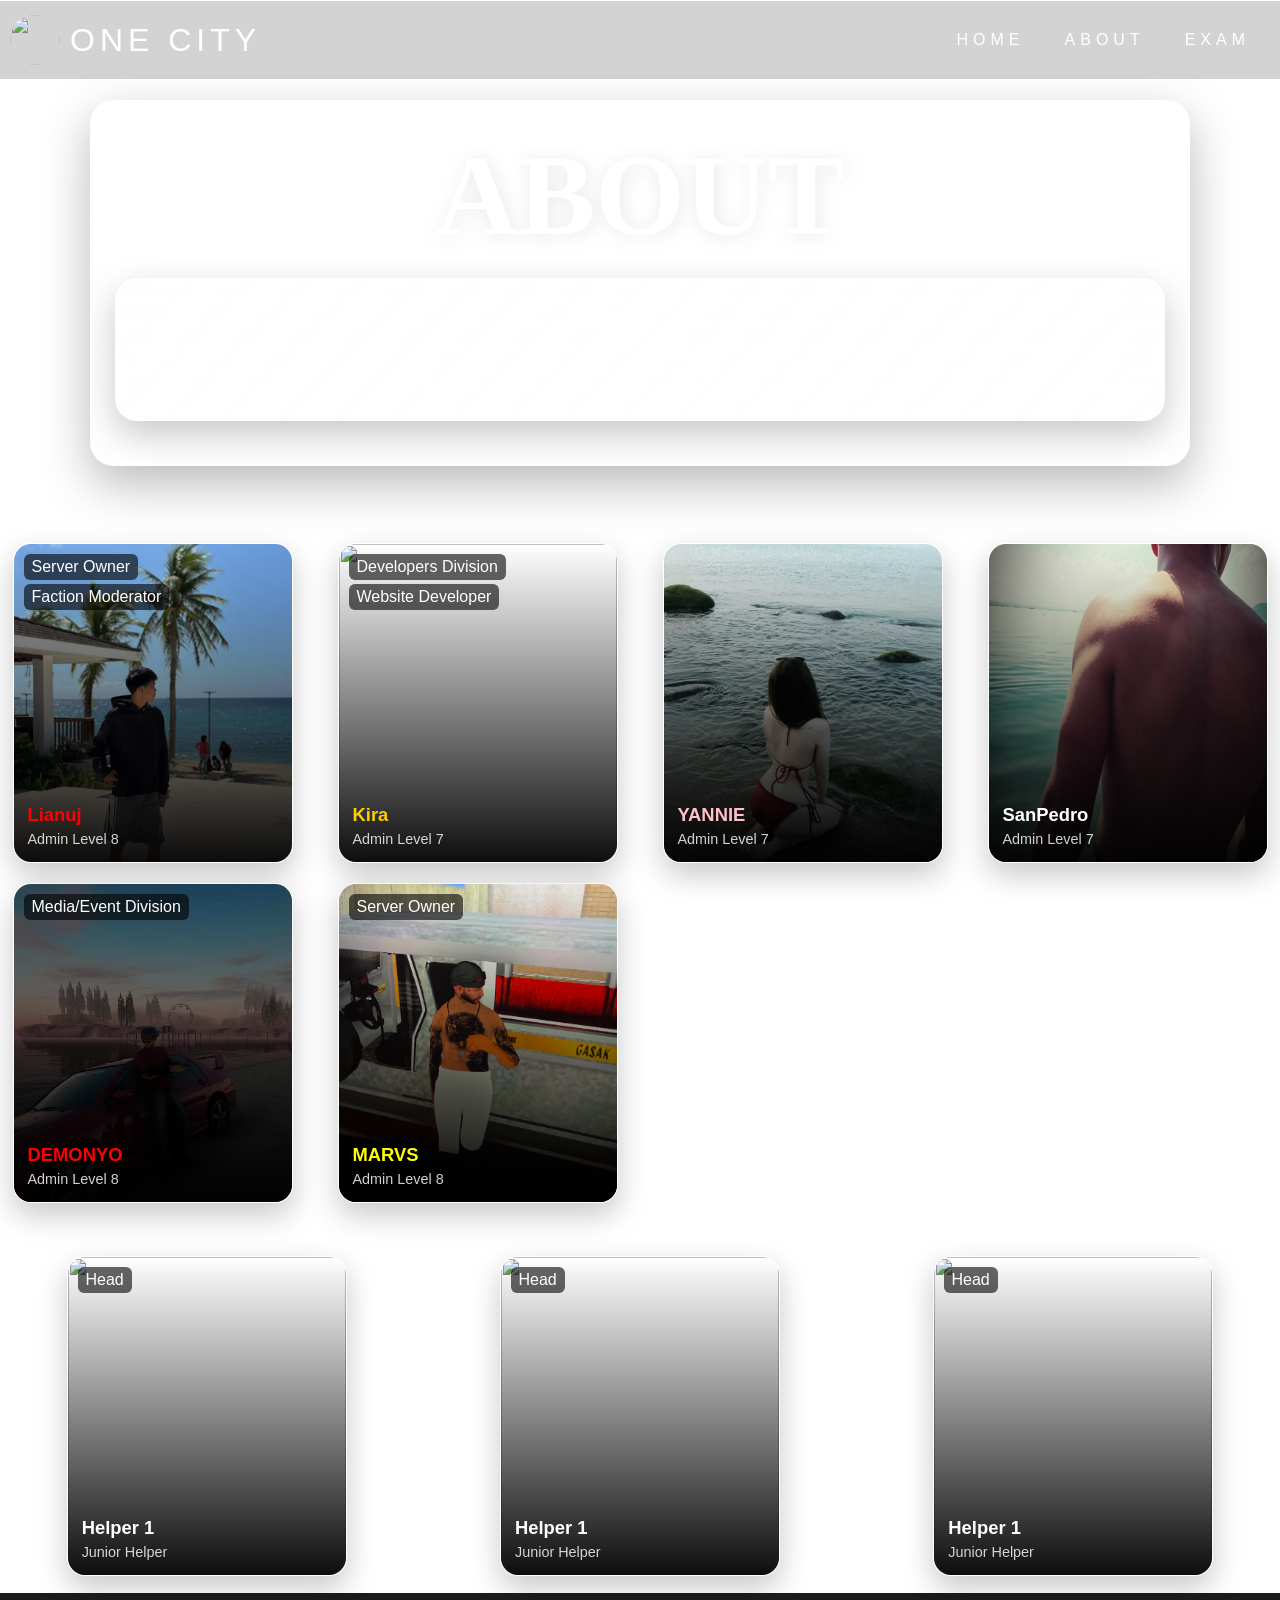
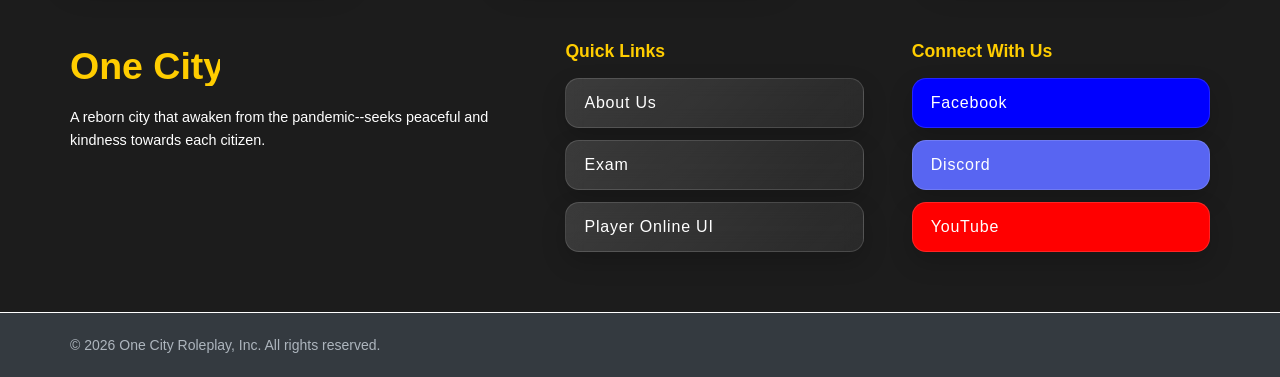
==== about.html @ 2e15e2cd "Fix typo in link tag for about.css" ====
<!DOCTYPE html>
<html>
  <head>
    <meta property="og:type" content="website">
    <meta property="og:url" content="https://onecityrp.vercel.app/">
    <meta property="og:title" content="One City ">
    <meta property="og:description" content="One City Serious Roleplay - Introduction, About The Community, Personnel, and Entrance Exam">
    <meta property="og:image" content="https://onecityrp.vercel.app/images/thumbnail.jpg"> <!-- Recommended size: 1200x630 -->
    <meta property="og:site_name" content="One City Serious Roleplay">
    <meta name="viewport" content="width=device-width, initial-scale=1.0">
    <link rel="stylesheet" href="css/about.css" title="" type="" />
  </head>
  <body>
    <video class="video-bg" autoplay muted loop playsinline>
      <!-- https://trecemulti.vercel.app/images/bg-home.mp4 -->
      <source src="image/flame.mp4" type="video/mp4">
    </video>

    <header>
      <div class="temp">
        <img src="https://lanceehux.github.io/onecity/main-logo.jpg" alt="" />
        <p>One City</p>
      </div>
      <div class="header-nav" onclick="showBtns()">=</div>
      <div class="header-buttons">
        <a href="index.html">home</a>
        <a href="about.html">about</a>
        <a href="exam.html">exam</a>
      </div>
    </header>

    <div class="container">
        <h1 titeNiJulian="title">ABOUT</h1>
        <div class="info">
          <h1>About Us </h1>
            <p>One City is a serious roleplay community built for players who want a realistic, immersive, and respectful city experience. Our goal is to create a premium RP environment where every member can enjoy meaningful interactions, fair gameplay, and a strong sense of community.</p>
        </div>
    </div>

      <div class="profiles">
        <div class="admins">
          <h1>Community Administrator</h1>
          <div class="admin-list">
            <div class="admin">
              <img src="image/profiles/julian.jpg" alt="" />
              <div class="dark-overlay"></div>
              <div class="user-info">
                <h3 style="color: red">Lianuj</h3>
                <span>Admin Level 8</span>
              </div>
              <code class="first">Server Owner</code>
              <code class="second">Faction Moderator</code>
            </div>
            <div class="admin">
              <img src="https://lynxlab.vercel.app/images/profile.jpg" alt="" />
              <div class="dark-overlay"></div>
              <div class="user-info">
                <h3 style="color: #ffcd00">Kira</h3>
                <span>Admin Level 7</span>
              </div>
              <code class="first">Developers Division</code>
              <code class="second">Website Developer</code>
            </div>
             <div class="admin">
              <img src="image/profiles/YANNIE.jpg" alt="" />
              <div class="dark-overlay"></div>
              <div class="user-info">
                <h3 style="color: pink">YANNIE</h3>
                <span>Admin Level 7</span>
              </div>
            </div>
             <div class="admin">
              <img src="image/profiles/SanPedro.jpg" alt="" />
              <div class="dark-overlay"></div>
              <div class="user-info">
                <h3>SanPedro</h3>
                <span>Admin Level 7</span>
              </div>
            </div>
            <div class="admin">
              <img src="image/profiles/CHINO.jpg" alt="" />
              <div class="dark-overlay"></div>
              <div class="user-info">
                <h3 style="color: red">DEMONYO</h3>
                <span>Admin Level 8</span>
              </div>
              <code class="first">Media/Event Division</code>
            </div>
            <div class="admin">
              <img src="image/profiles/MARVS.jpg" alt="" />
              <div class="dark-overlay"></div>
              <div class="user-info">
                <h3 style="color: yellow">MARVS</h3>
                <span>Admin Level 8</span>
              </div>
              <code class="first">Server Owner</code>
            </div>
          </div>
        </div>
        <div class="helpers">
          <h1>Community Moderators</h1>
          <div class="moderator-list"> 
            <div class="admin">
              <img src="https://scontent.fmnl36-1.fna.fbcdn.net/v/t39.30808-1/699533340_2070607193868256_8706071665389819952_n.jpg?stp=dst-jpg_tt6&cstp=mx960x960&ctp=s480x480&_nc_cat=102&ccb=1-7&_nc_sid=e99d92&_nc_eui2=AeE9EtTs2Bhf3S289QgJl37-myI6iKsHEDSbIjqIqwcQNP_fOOfQlOx7R2KwCyx_gOkeBIF4IcTDi8NS8nv4Jaul&_nc_ohc=y3XV526dQ4QQ7kNvwGFUcuG&_nc_oc=Ado6nBqDTsUF36pqiGqzMz2ZGKPwMkX-EigKeT800CsSiTFMmxH-uMFLwIshtZlDHjXaQFadlm_IKy3uThe9tsPZ&_nc_zt=24&_nc_ht=scontent.fmnl36-1.fna&_nc_gid=Sb3NXcgQQcxb-Yi73_cq4w&_nc_ss=7b2a8&oh=00_AQCJX40cGNn-xJLVTGlBdK48WpGLgI9MhGw0g4kvzhBkmA&oe=6A5185D9" alt="" />
              <div class="dark-overlay"> </div>
              <div class="user-info">
                <h3>Helper 1</h3>
                <span>Junior Helper</span>
              </div>
              <code>Head</code>
            </div>
            <div class="admin">
              <img src="https://scontent.fmnl36-1.fna.fbcdn.net/v/t39.30808-1/699533340_2070607193868256_8706071665389819952_n.jpg?stp=dst-jpg_tt6&cstp=mx960x960&ctp=s480x480&_nc_cat=102&ccb=1-7&_nc_sid=e99d92&_nc_eui2=AeE9EtTs2Bhf3S289QgJl37-myI6iKsHEDSbIjqIqwcQNP_fOOfQlOx7R2KwCyx_gOkeBIF4IcTDi8NS8nv4Jaul&_nc_ohc=y3XV526dQ4QQ7kNvwGFUcuG&_nc_oc=Ado6nBqDTsUF36pqiGqzMz2ZGKPwMkX-EigKeT800CsSiTFMmxH-uMFLwIshtZlDHjXaQFadlm_IKy3uThe9tsPZ&_nc_zt=24&_nc_ht=scontent.fmnl36-1.fna&_nc_gid=Sb3NXcgQQcxb-Yi73_cq4w&_nc_ss=7b2a8&oh=00_AQCJX40cGNn-xJLVTGlBdK48WpGLgI9MhGw0g4kvzhBkmA&oe=6A5185D9" alt="" />
              <div class="dark-overlay"> </div>
              <div class="user-info">
                <h3>Helper 1</h3>
                <span>Junior Helper</span>
              </div>
              <code>Head</code>
            </div>
            <div class="admin">
              <img src="https://scontent.fmnl36-1.fna.fbcdn.net/v/t39.30808-1/699533340_2070607193868256_8706071665389819952_n.jpg?stp=dst-jpg_tt6&cstp=mx960x960&ctp=s480x480&_nc_cat=102&ccb=1-7&_nc_sid=e99d92&_nc_eui2=AeE9EtTs2Bhf3S289QgJl37-myI6iKsHEDSbIjqIqwcQNP_fOOfQlOx7R2KwCyx_gOkeBIF4IcTDi8NS8nv4Jaul&_nc_ohc=y3XV526dQ4QQ7kNvwGFUcuG&_nc_oc=Ado6nBqDTsUF36pqiGqzMz2ZGKPwMkX-EigKeT800CsSiTFMmxH-uMFLwIshtZlDHjXaQFadlm_IKy3uThe9tsPZ&_nc_zt=24&_nc_ht=scontent.fmnl36-1.fna&_nc_gid=Sb3NXcgQQcxb-Yi73_cq4w&_nc_ss=7b2a8&oh=00_AQCJX40cGNn-xJLVTGlBdK48WpGLgI9MhGw0g4kvzhBkmA&oe=6A5185D9" alt="" />
              <div class="dark-overlay"> </div>
              <div class="user-info">
                <h3>Helper 1</h3>
                <span>Junior Helper</span>
              </div>
              <code>Head</code>
            </div>
          </div>
        </div>
      </div>
    </div>
    <footer class="footer-twotier" role="contentinfo">
        
        <!-- Top Tier: Main navigation and information -->
        <div class="footer-twotier__top">
            <div class="footer-twotier__top-container">
                <div class="footer-twotier__brand">
                     <svg class="logo" viewBox="0 0 100 30" xmlns="http://www.w3.org/2000/svg" aria-labelledby="logoTitleTiered">
                        <title id="logoTitleTiered">Logo</title>
                        <text x="0" y="25" font-family="Arial, sans-serif" font-size="25" font-weight="bold">One City</text>
                     </svg>
                     <p>A reborn city that awaken from the pandemic--seeks peaceful and kindness towards each citizen.</p>
                </div>
                <div class="footer-twotier__links">
                    <h3 class="footer-twotier__heading">Quick Links</h3>
                    <ul>
                        <li><a href="about">About Us</a></li>
                        <li><a href="exam">Exam</a></li>
                        <li><a href="#" onclick='alert("Under Development")'>Player Online UI</a></li>
                    </ul>
                </div>
                 <div class="footer-twotier__links">
                    <h3 class="footer-twotier__heading">Connect With Us</h3>
                    <ul>
                        <li><a onclick="alert('Under Development');" style="background: blue;">Facebook</a></li>
                        <li><a href="https://discord.gg/qfGhbqQwU3" style="background: #5865F2">Discord</a></li>
                        <li> <a onclick="alert('Under Development')" style="background: red">YouTube</a></li>
                    </ul>
                </div>
            </div>
        </div>
        
        <!-- Bottom Tier: Copyright and social links -->
        <div class="footer-twotier__bottom">
            <div class="footer-twotier__bottom-container">
                <p class="footer-twotier__copyright">
                    &copy; 2026 One City Roleplay, Inc. All rights reserved.
                </p>
                <nav class="footer-twotier__social" aria-label="Social Media">
                </nav>
            </div>
        </div>

    </footer>
  </body>
  <script type="text/javascript" charset="utf-8">
  let i = true;
  function showBtns() {
    let status = i === true ? document.querySelector(".header-buttons").classList.add("show") : document.querySelector(".header-buttons").classList.remove("show");
    i = !i;
  }
  </script>
</html>
---- css/about.css ----
* {
  margin: 0;
  box-sizing: border-box;
  font-family: sans-serif;
}
:root {
  --footer-top-bg: #1c1c1c;
  --footer-top-text: #fff;
  --footer-top-heading: #ffcd00;
  --footer-top-link-hover: #0056b3;

  --footer-bottom-bg: #343a40;
  --footer-bottom-text: #adb5bd;
  --footer-bottom-link-hover: #ffffff;
}
body {
  min-height: 100vh;
}
.video-bg {
  position: fixed;
  top: 0;
  left: 0;
  width: 100%;
  height: 100%;
  object-fit: cover;
  z-index: -1;
}
header {
  position: absolute;
  top: 0;
  display: flex;
  justify-content: space-between;
  align-items: center;
  width: 100%;
  padding: 10px;
  text-transform: uppercase;
  letter-spacing: 5px;
  background: rgba(128, 128, 128, 0.35);
  color: white;
  z-index: 2;
  border-bottom: 1px solid #fff;
  border-top: 1px solid #fff;
}
.temp {
  display: flex;
  align-items: center;
  gap: 10px;
}
.temp img {
  width: 50px;
  height: 50px;
  object-fit: cover;
  border-radius: 50%;
  margin: 0;
}
.header-nav {
  display: none;
  cursor: pointer;
}
.header-buttons {
  display: flex;
  justify-content: center;
  align-items: center;
}
.header-buttons a {
  color: white;
  text-decoration: none;
  padding: 10px;
  transition: all 0.6s ease;
  margin: 10px;
}
.header-buttons a:hover {
  color: white;
  border-bottom: 2px solid white;
  text-decoration: none;
  padding: 10px;
  border-radius: 10px;
}
header p {
  font-size: 200%;
  align-self: center;
}
.container {
  position: relative;
  overflow-wrap: break-word;
  z-index: 1;
  width: min(1100px, calc(100% - 32px));
  margin: 100px auto 0;
  padding: 28px 24px;
  display: flex;
  flex-direction: column;
  justify-content: center;
  align-items: center;
  color: white;
  background: linear-gradient(180deg, rgba(255, 255, 255, 0.12), rgba(255, 255, 255, 0.06));
  border: 1px solid rgba(255, 255, 255, 0.18);
  border-radius: 24px;
  box-shadow: 0 18px 50px rgba(0, 0, 0, 0.28);
  backdrop-filter: blur(14px);
  -webkit-backdrop-filter: blur(14px);
}
a[href="exam"]:hover {
  background: gold;
  color: black
}
.main {
  width: 100%;
}

.info {
  width: 100%;
  margin: 16px 0;
  padding: 24px;
  background: linear-gradient(135deg, rgba(255, 255, 255, 0.14), rgba(255, 255, 255, 0.06));
  border: 1px solid rgba(255, 255, 255, 0.2);
  border-radius: 22px;
  color: rgba(255, 255, 255, 0.95);
  backdrop-filter: blur(14px);
  -webkit-backdrop-filter: blur(14px);
  box-shadow: 0 14px 36px rgba(0, 0, 0, 0.22);
  transition: transform 0.25s ease, box-shadow 0.25s ease, border-color 0.25s ease;
  text-align: center;
  overflow-wrap: break-word;
}
.info:hover {
  transform: translateY(-2px);
  box-shadow: 0 18px 44px rgba(0, 0, 0, 0.28);
  border-color: rgba(255, 255, 255, 0.3);
}
.info h1 {
  font-size: 1.6rem;
  letter-spacing: 1px;
  margin-bottom: 10px;
}
.info p {
  line-height: 1.7;
  font-size: 1rem;
  color: rgba(255, 255, 255, 0.9);
}
.profiles {
  width: 100%;
  margin-top: 24px;
}
.profiles h1 {
  text-align: center;
  color: #fff;
  margin-bottom: 16px;
}
.admin-list,
.moderator-list {
  display: grid;
  grid-template-columns: repeat(auto-fit, minmax(260px, 1fr));
  gap: 20px;
  width: 100%;
  margin-top: 12px;
}
.admin {
  width: 100%;
  max-width: 280px;
  height: 320px;
  overflow: hidden;
  border-radius: 18px;
  border: 1px solid rgba(255, 255, 255, 0.18);
  position: relative;
  margin: 0 auto;
  background: rgba(255, 255, 255, 0.08);
  box-shadow: 0 12px 30px rgba(0, 0, 0, 0.22);
  backdrop-filter: blur(10px);
  -webkit-backdrop-filter: blur(10px);
  transition: transform 0.25s ease, box-shadow 0.25s ease, border-color 0.25s ease;
}
.admin:hover {
  transform: translateY(-4px);
  box-shadow: 0 18px 40px rgba(0, 0, 0, 0.3);
  border-color: rgba(255, 255, 255, 0.32);
}
.admin img {
  object-fit: cover;
  width: 100%;
  height: 100%;
}
.dark-overlay {
  position: absolute;
  inset: 0;
  background: linear-gradient(to top, rgba(0, 0, 0, 0.95), rgba(0, 0, 0, 0));
}
.admin .user-info {
  position: absolute;
  bottom: 14px;
  left: 14px;
  right: 14px;
  z-index: 2;
  color: white;
}
.admin .user-info h3 {
  font-size: 1.15rem;
  margin-bottom: 4px;
}
.admin .user-info span {
  font-size: 0.9rem;
  color: rgba(255, 255, 255, 0.82);
}

.thumbnail {
  width: 50%;
  margin-top: 50px;
}

.thumbnail img {
  width: 100%;
  height: auto;
  display: block;
}
.admin code {
  position: absolute;
  top: 10px;
  left: 10px;
  z-index: 3;
  color: white;
  background: rgba(0, 0, 0, 0.6);
  padding: 4px 8px;
  border-radius: 6px;
}
.admin code.second {
  position: absolute;
  top: 40px;
  left: 10px;
  z-index: 3;
  color: white;
  background: rgba(0, 0, 0, 0.6);
  padding: 4px 8px;
  border-radius: 6px;
}
/*moderator css*/
.moderators {
  margin-top: 10px;
}

.faqs-container,
.main-container {
  background: rgba(255, 255, 255, 0.08);
  width: 100%;
  max-width: 900px;
  padding: 22px;
  border-radius: 20px;
  border: 1px solid rgba(255, 255, 255, 0.15);
  backdrop-filter: blur(12px);
  -webkit-backdrop-filter: blur(12px);
  box-shadow: 0 12px 34px rgba(0, 0, 0, 0.2);
  margin: 16px;
  color: white;
  transition: transform 0.25s ease, box-shadow 0.25s ease, border-color 0.25s ease;
}

.faqs-container:hover,
.main-container:hover {
  transform: translateY(-2px);
  box-shadow: 0 16px 42px rgba(0, 0, 0, 0.26);
  border-color: rgba(255, 255, 255, 0.28);
}

.faqs-container h3,
.main-container h3 {
  color: #fff;
  font-size: 1.3rem;
  letter-spacing: 1px;
  margin-bottom: 12px;
}

.faqs-container li,
.main-container li {
  margin-top: 8px;
  display: flex;
  flex-direction: column;
  gap: 10px;
  list-style: none;
}

.main-container p {
  padding: 12px 14px;
  border-radius: 12px;
  background: rgba(255, 255, 255, 0.08);
  border: 1px solid rgba(255, 255, 255, 0.12);
  color: rgba(255, 255, 255, 0.92);
}

li a {
  position: relative;
  overflow: hidden;
  display: block;
  text-decoration: none;
  color: #f5f5f5;
  padding: 15px 18px;
  border-radius: 14px;
  letter-spacing: 0.8px;
  border: 1px solid rgba(255, 255, 255, 0.14);
  background: linear-gradient(135deg, rgba(255, 255, 255, 0.14), rgba(255, 255, 255, 0.06));
  box-shadow: 0 10px 24px rgba(0, 0, 0, 0.18);
  backdrop-filter: blur(10px);
  -webkit-backdrop-filter: blur(10px);
  transition: transform 0.25s ease, box-shadow 0.25s ease, border-color 0.25s ease, background 0.25s ease, color 0.25s ease;
}
li a::before {
  content: "";
  position: absolute;
  inset: 0;
  background: linear-gradient(120deg, transparent, rgba(255, 255, 255, 0.22), transparent);
  transform: translateX(-120%);
  transition: transform 0.6s ease;
}
li a:hover {
  color: #111;
  border-color: rgba(255, 255, 255, 0.55);
  background: linear-gradient(135deg, rgba(255, 255, 255, 0.95), rgba(245, 245, 245, 0.8));
  transform: translateY(-3px);
  box-shadow: 0 16px 34px rgba(0, 0, 0, 0.26);
}
li a:hover::before {
  transform: translateX(120%);
}
@media (max-width: 768px) {
  .header-buttons {
    position: absolute;
    background: gray;
    display: none;
    flex-direction: column;
    top: 60px;
    right: 10px;
    border-radius: 0 0 20%;
    border: 1px solid #fff;
    border-top: none;
  }
  .header-buttons.show {
    display: flex;
  }
  .header-nav {
    display: block;
    font-size: 200%;
    padding: 10px;
  }
  .thumbnail {
    margin-top: 20px;
    width: 100%;
    overflow: hidden;
  }
  .thumbnail img {
    object-fit: cover;
    width: 100%;
    height: auto;
  }
  .admin-list,
  .moderator-list {
    justify-content: center;
  }
  .container h1[titeNiJulian="title"] {
    font-size: 10px;
  }
}
.container h1[titeNiJulian="title"] {
  font-size: clamp(3rem, 09vw, 9rem);
  text-align: center;
  width: 100%;
  text-shadow: 2px 2px 20px rgb(232, 232, 232);
  text-transform: uppercase;
  margin-bottom: 0;
  font-family: none;
}
.info-container {
  color: black;
  display: grid;
  grid-template-columns: repeat(2, minmax(0, 1fr));
  gap: 20px;
  align-items: start;
  width: 100%;
}
@media (max-width: 768px) {
  .info-container {
    grid-template-columns: 1fr;
  }
}
.info-container div {
  margin-top: 20px;
}

.main-container {
  box-shadow: 0 0 20px 5px rgb(47, 255, 0);
}

/* FOOTER STYLES START HERE */
.footer-twotier {
  color: var(--footer-top-text);
  border-top: 1px solid white;
  margin-top:16px;
}

.footer-twotier__top {
  background-color: var(--footer-top-bg);
  padding: 3rem 1.5rem;
}

.footer-twotier__top-container {
  max-width: 1140px;
  margin: 0 auto;
  display: grid;
  grid-template-columns: 1fr;
  gap: 2rem;
}

.footer-twotier__brand p {
  margin: 1rem 0 0 0;
  font-size: 0.9rem;
  line-height: 1.6;
}

.footer-twotier__brand .logo {
  width: 150px;
  fill: var(--footer-top-heading);
}

.footer-twotier__heading {
  font-size: 1.1rem;
  font-weight: 600;
  color: var(--footer-top-heading);
  margin-top: 0;
  margin-bottom: 1rem;
}

.footer-twotier__links ul {
  margin: 0;
  padding: 0;
  list-style: none;
}

.footer-twotier__links li {
  margin-bottom: 0.75rem;
}

.footer-twotier__links a {
  color: var(--footer-top-text);
  text-decoration: none;
  transition: color 0.2s ease-in-out;
}

.footer-twotier__links a:hover {
  color: var(--footer-top-link-hover);
  text-decoration: underline;
}

.footer-twotier__bottom {
  background-color: var(--footer-bottom-bg);
  color: var(--footer-bottom-text);
  padding: 1.5rem;
  border-top: 1px solid white;
}

.footer-twotier__bottom-container {
  max-width: 1140px;
  margin: 0 auto;
  display: flex;
  flex-direction: column;
  align-items: center;
  gap: 1rem;
  font-size: 0.875rem;
  text-align: center;
}

.footer-twotier__bottom a {
  color: var(--footer-bottom-text);
  text-decoration: none;
  transition: color 0.2s ease-in-out;
}

.footer-twotier__bottom a:hover {
  color: var(--footer-bottom-link-hover);
  text-decoration: underline;
}

.footer-twotier__copyright {
  margin: 0;
}

.footer-twotier__social ul {
  margin: 0;
  padding: 0;
  list-style: none;
  display: flex;
  gap: 1.5rem;
}

.footer-twotier__social a:hover {
  text-decoration: none;
}

.footer-twotier__social svg {
  width: 20px;
  height: 20px;
  fill: currentColor;
}

@media (min-width: 768px) {
  .footer-twotier__top-container {
    grid-template-columns: 1.5fr 1fr 1fr;
    gap: 3rem;
  }
  .footer-twotier__bottom-container {
    flex-direction: row;
    justify-content: space-between;
    text-align: left;
  }
}
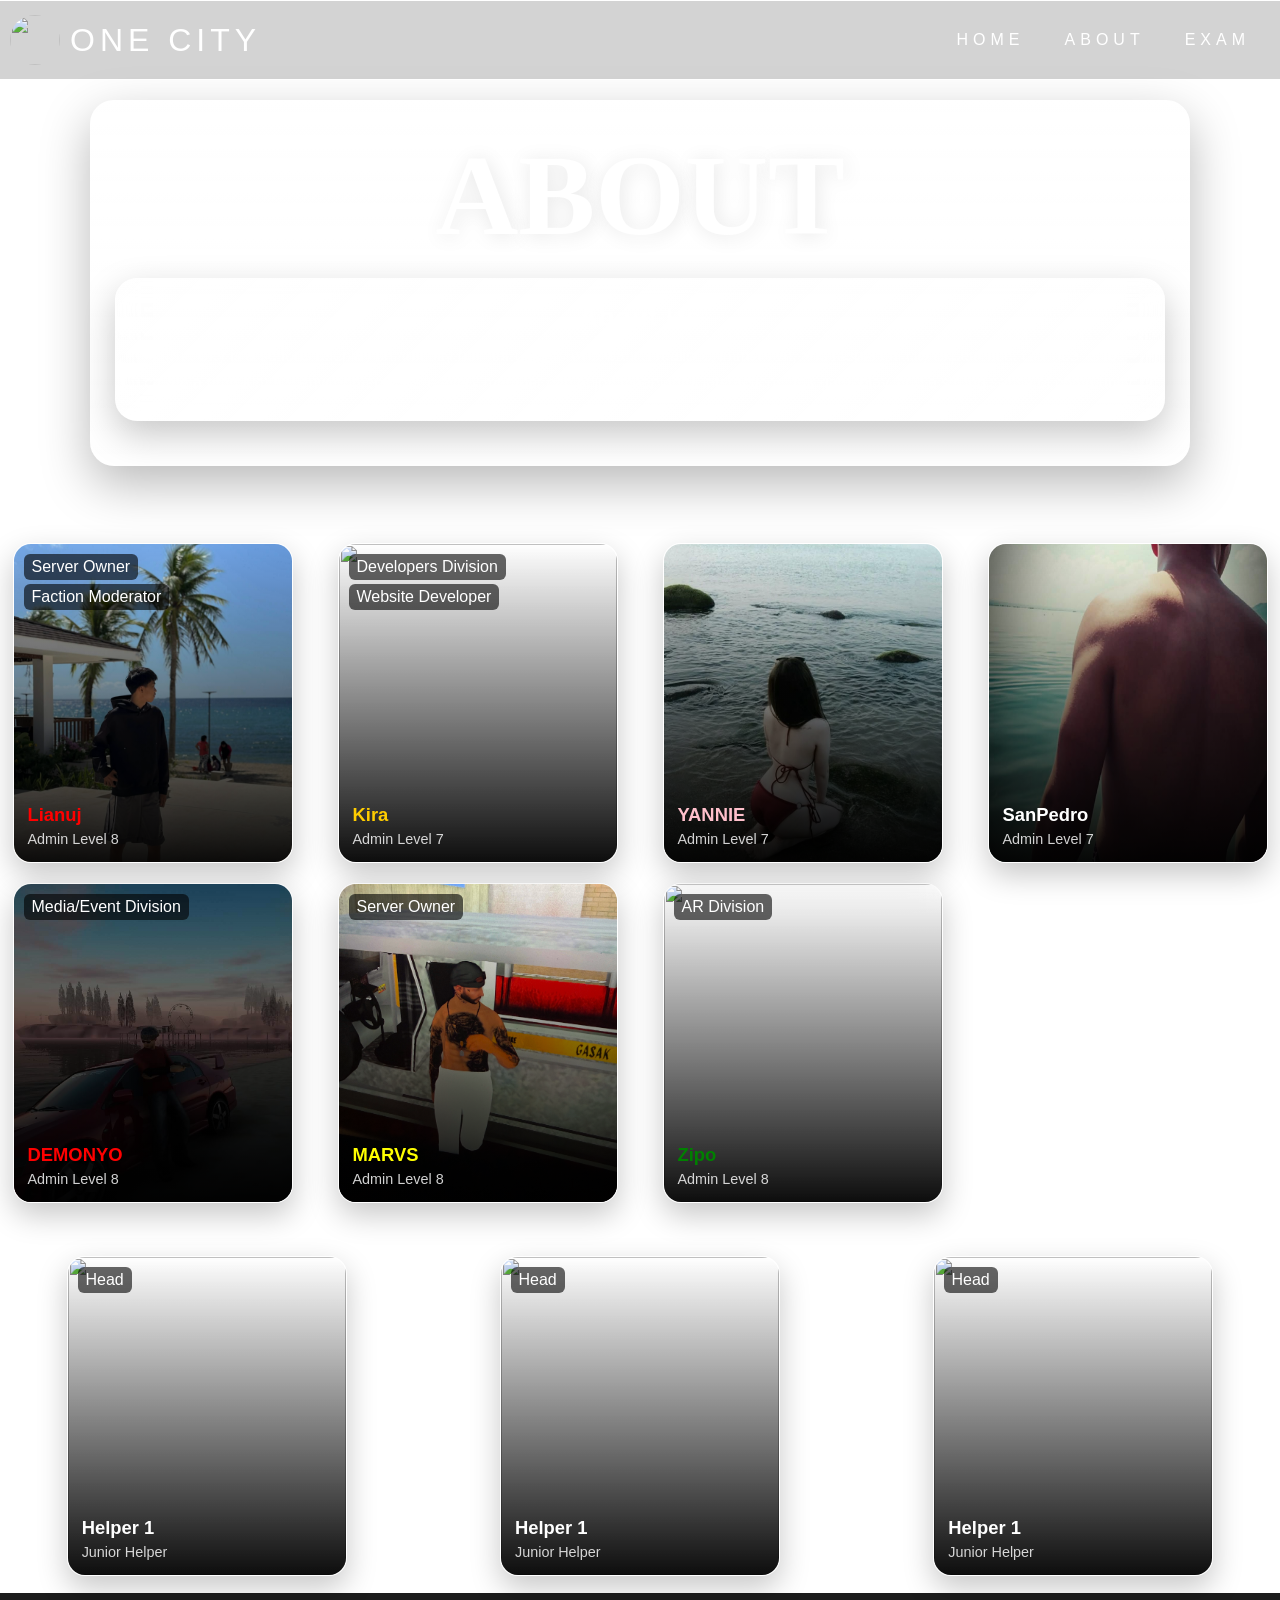
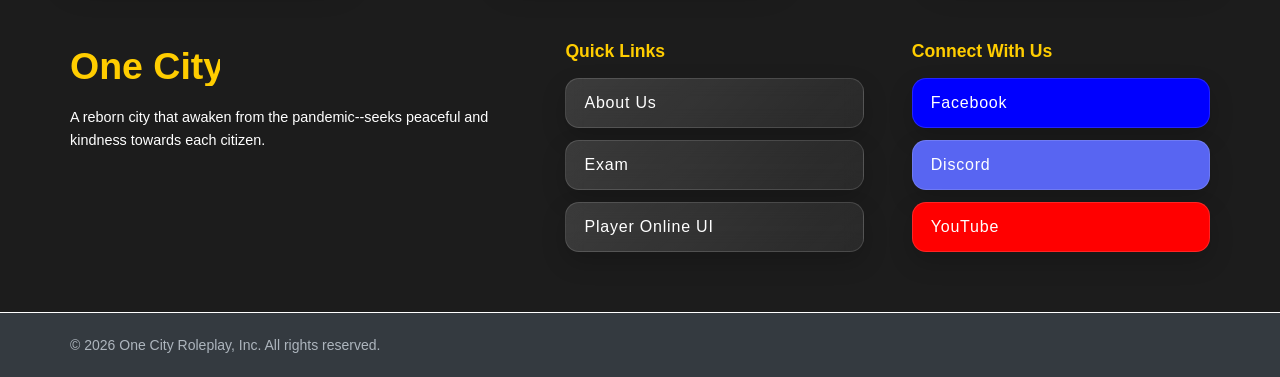
==== commit 0f90a31a: "Update about.html" ====
--- a/about.html
+++ b/about.html
@@ -95,6 +95,15 @@
               </div>
               <code class="first">Server Owner</code>
             </div>
+            <div class="admin">
+              <img src="image/profiles/Zipo.jpg" alt="" />
+              <div class="dark-overlay"></div>
+              <div class="user-info">
+                <h3 style="color: green">Zipo</h3>
+                <span>Admin Level 8</span>
+              </div>
+              <code class="first">AR Division</code>
+            </div>
           </div>
         </div>
         <div class="helpers">
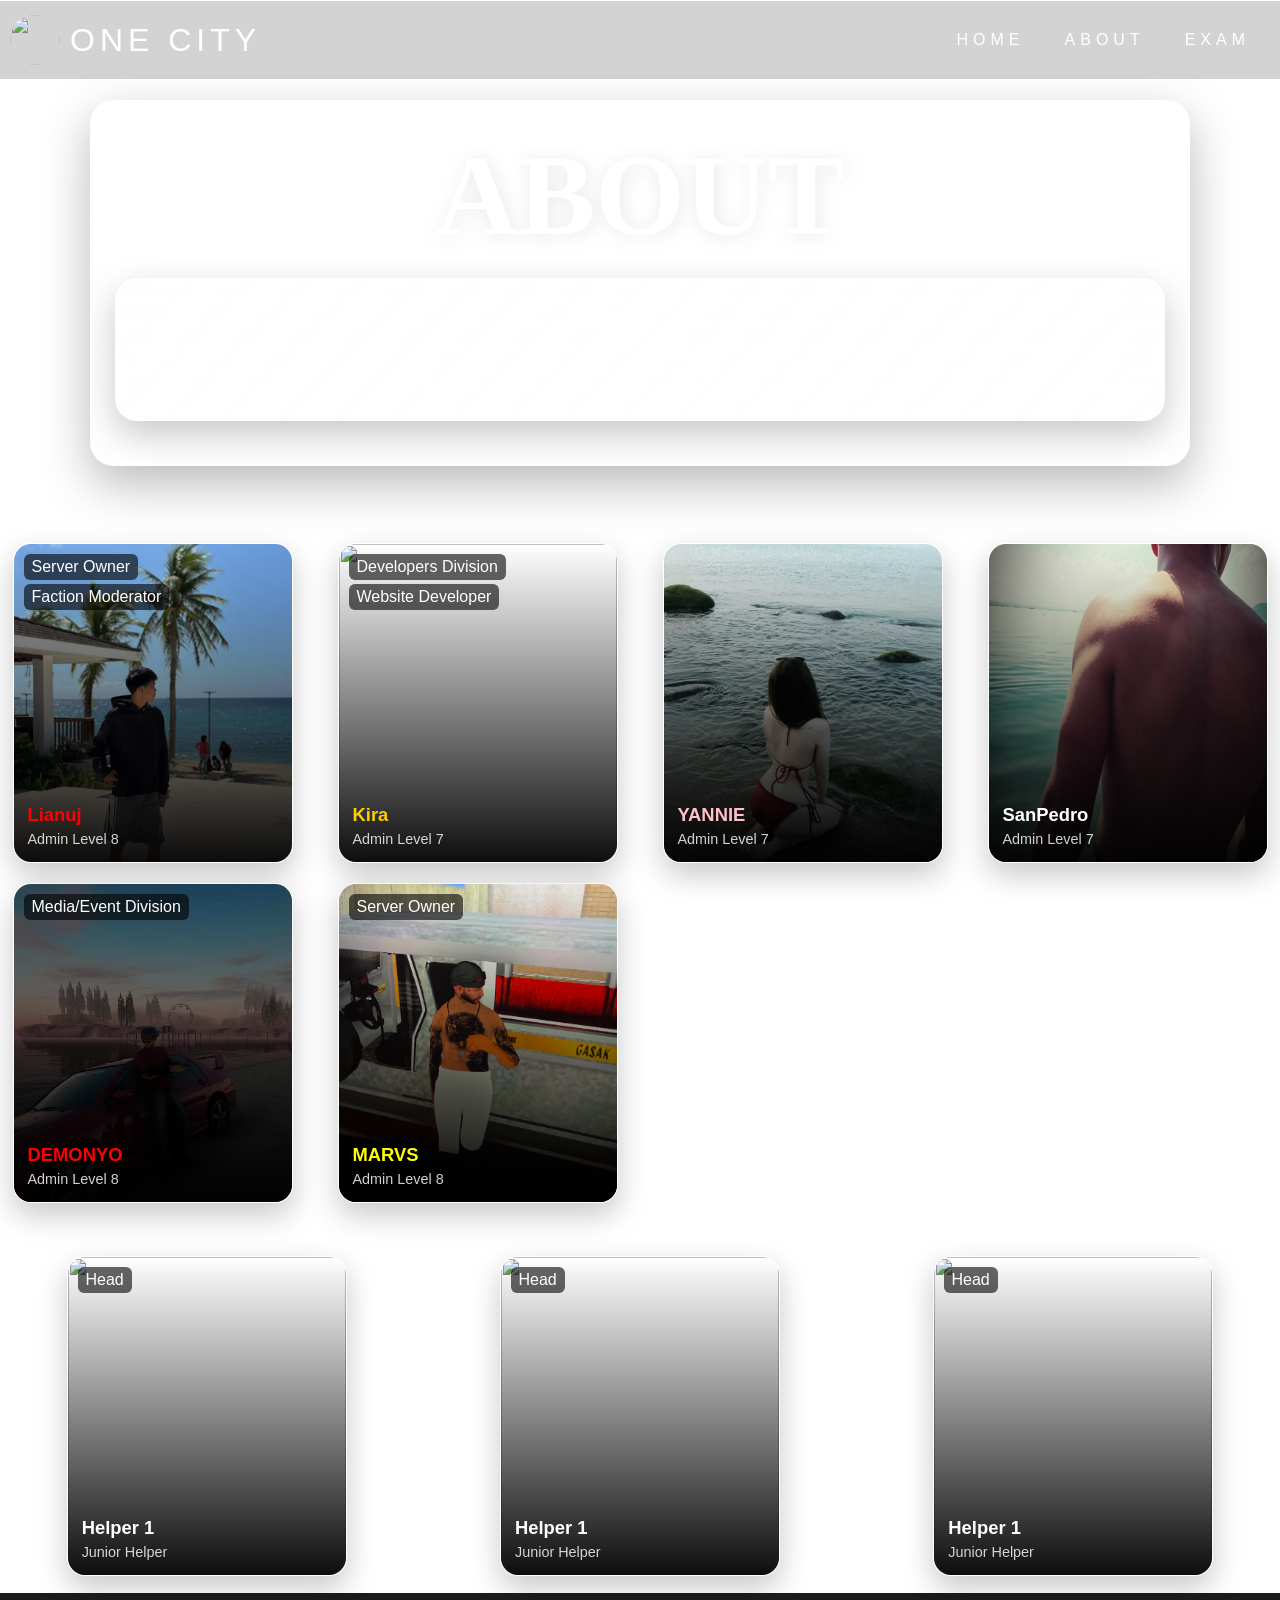
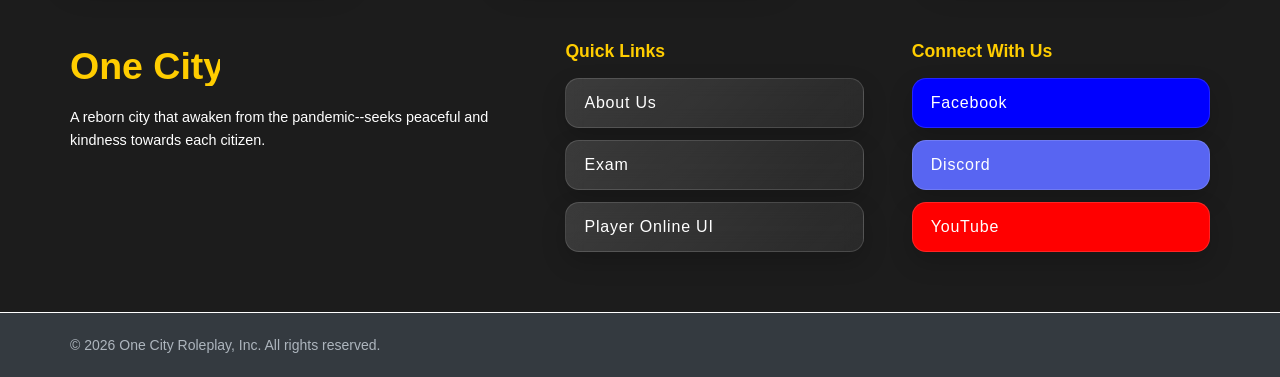
==== commit e1f40ff0: "Update about.html" ====
--- a/about.html
+++ b/about.html
@@ -95,15 +95,6 @@
               </div>
               <code class="first">Server Owner</code>
             </div>
-            <div class="admin">
-              <img src="image/profiles/Zipo.jpg" alt="" />
-              <div class="dark-overlay"></div>
-              <div class="user-info">
-                <h3 style="color: green">Zipo</h3>
-                <span>Admin Level 8</span>
-              </div>
-              <code class="first">AR Division</code>
-            </div>
           </div>
         </div>
         <div class="helpers">
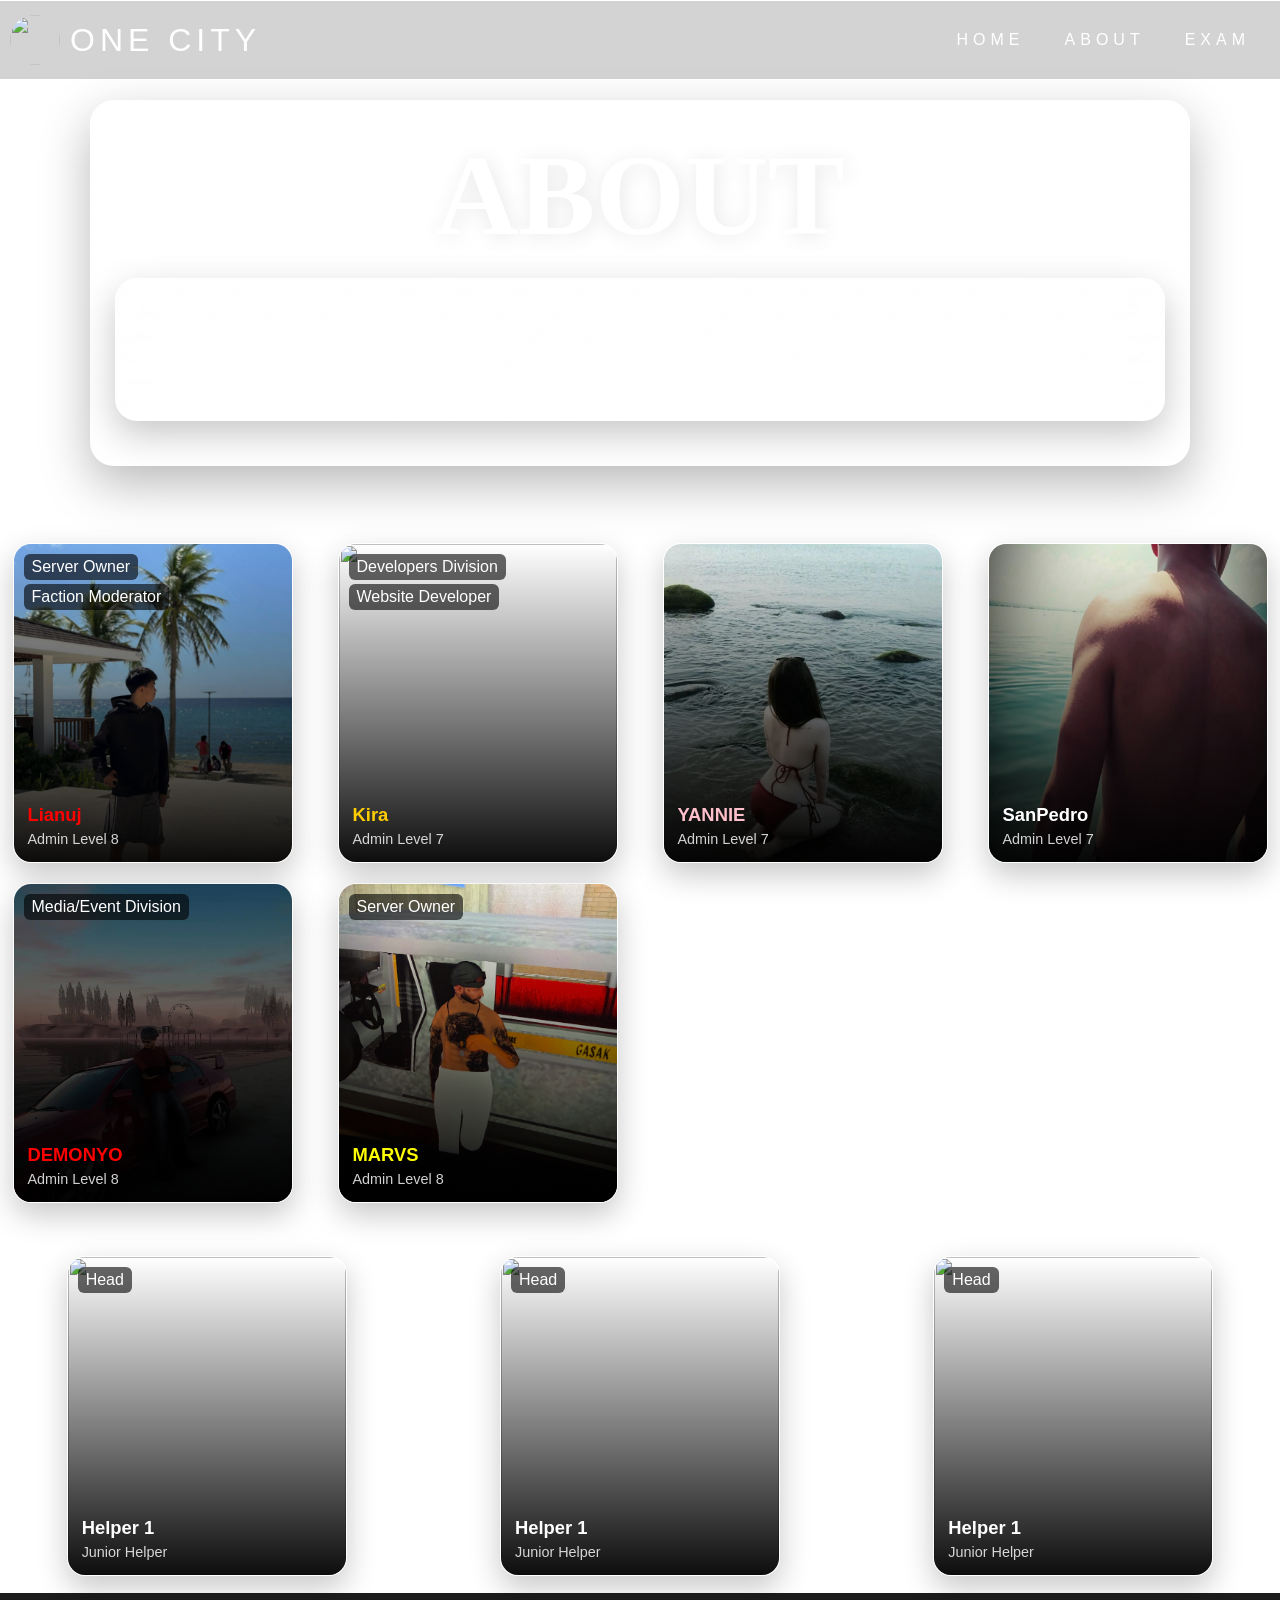
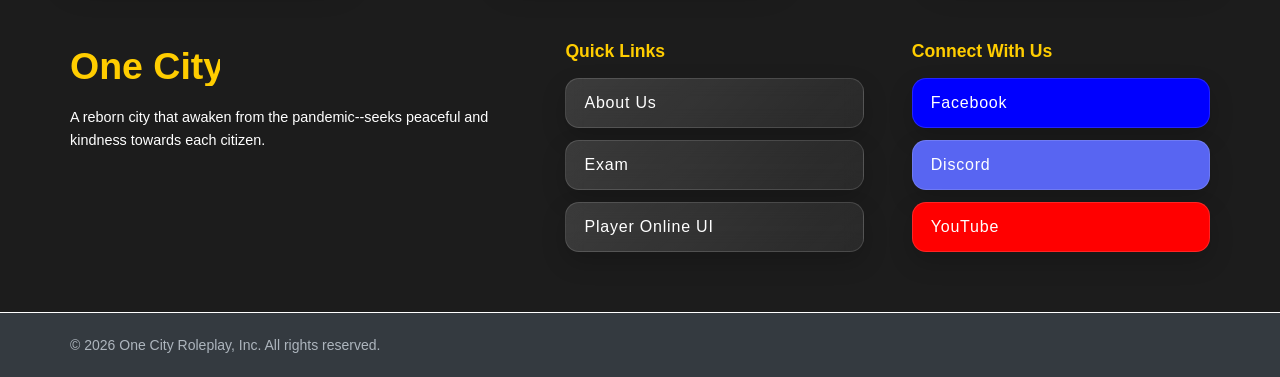
==== commit 32b7433e: "Add favicon link to about.html" ====
--- a/about.html
+++ b/about.html
@@ -9,6 +9,7 @@
     <meta property="og:site_name" content="One City Serious Roleplay">
     <meta name="viewport" content="width=device-width, initial-scale=1.0">
     <link rel="stylesheet" href="css/about.css" title="" type="" />
+    <link rel="icon" type="image/x-icon" href="images/thumbnail.jpg">
   </head>
   <body>
     <video class="video-bg" autoplay muted loop playsinline>
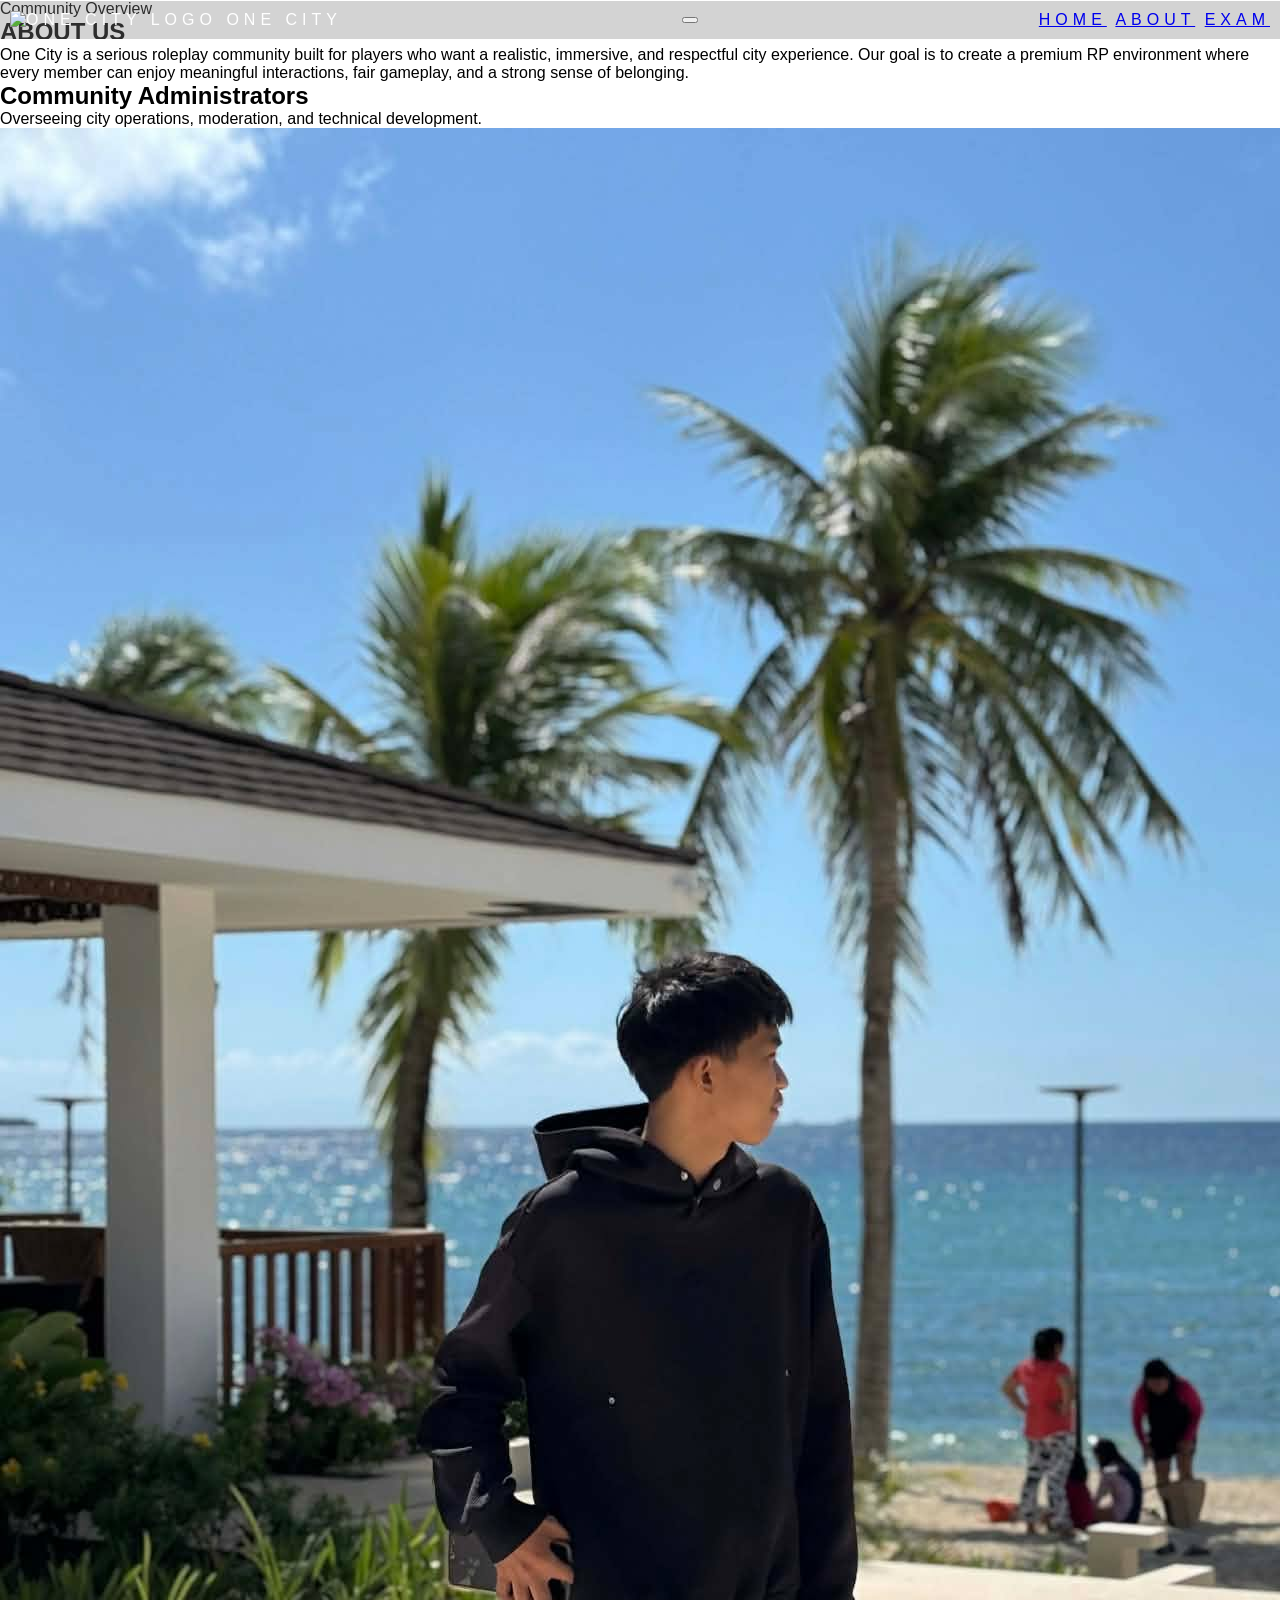
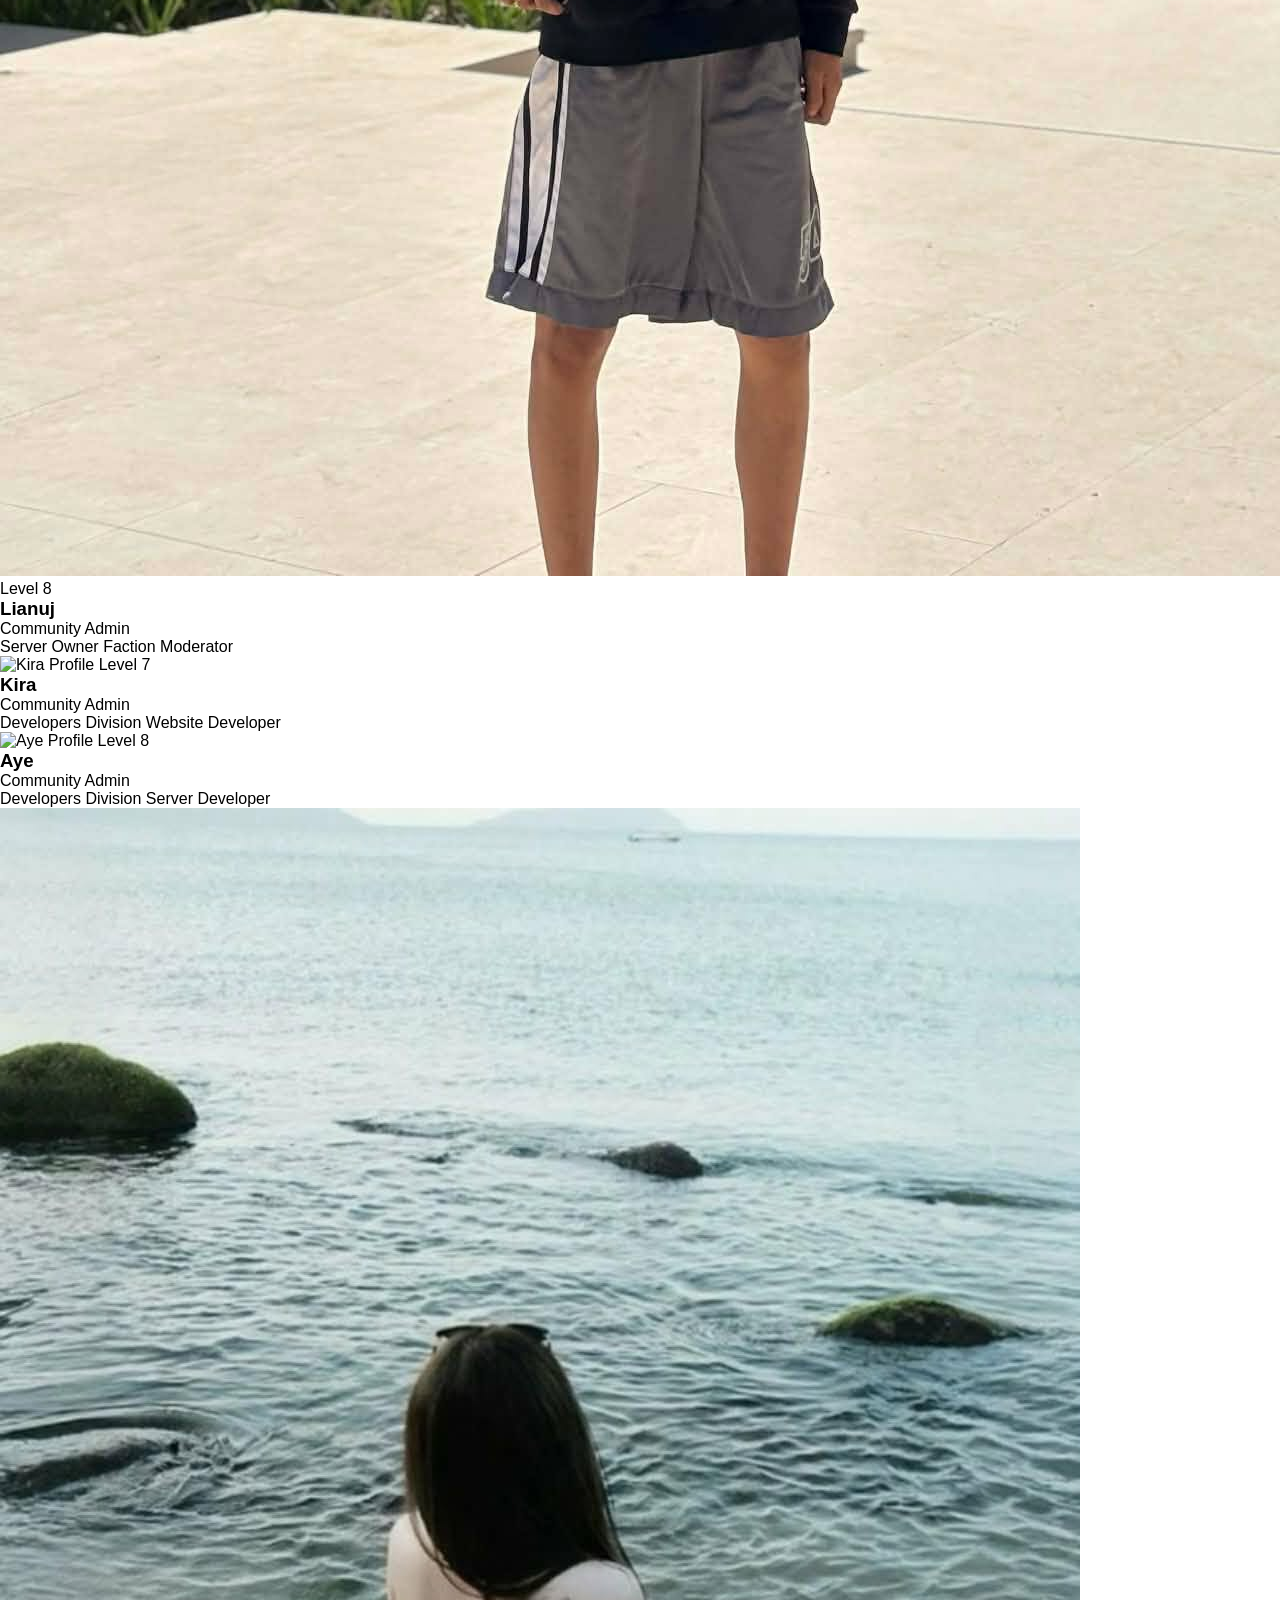
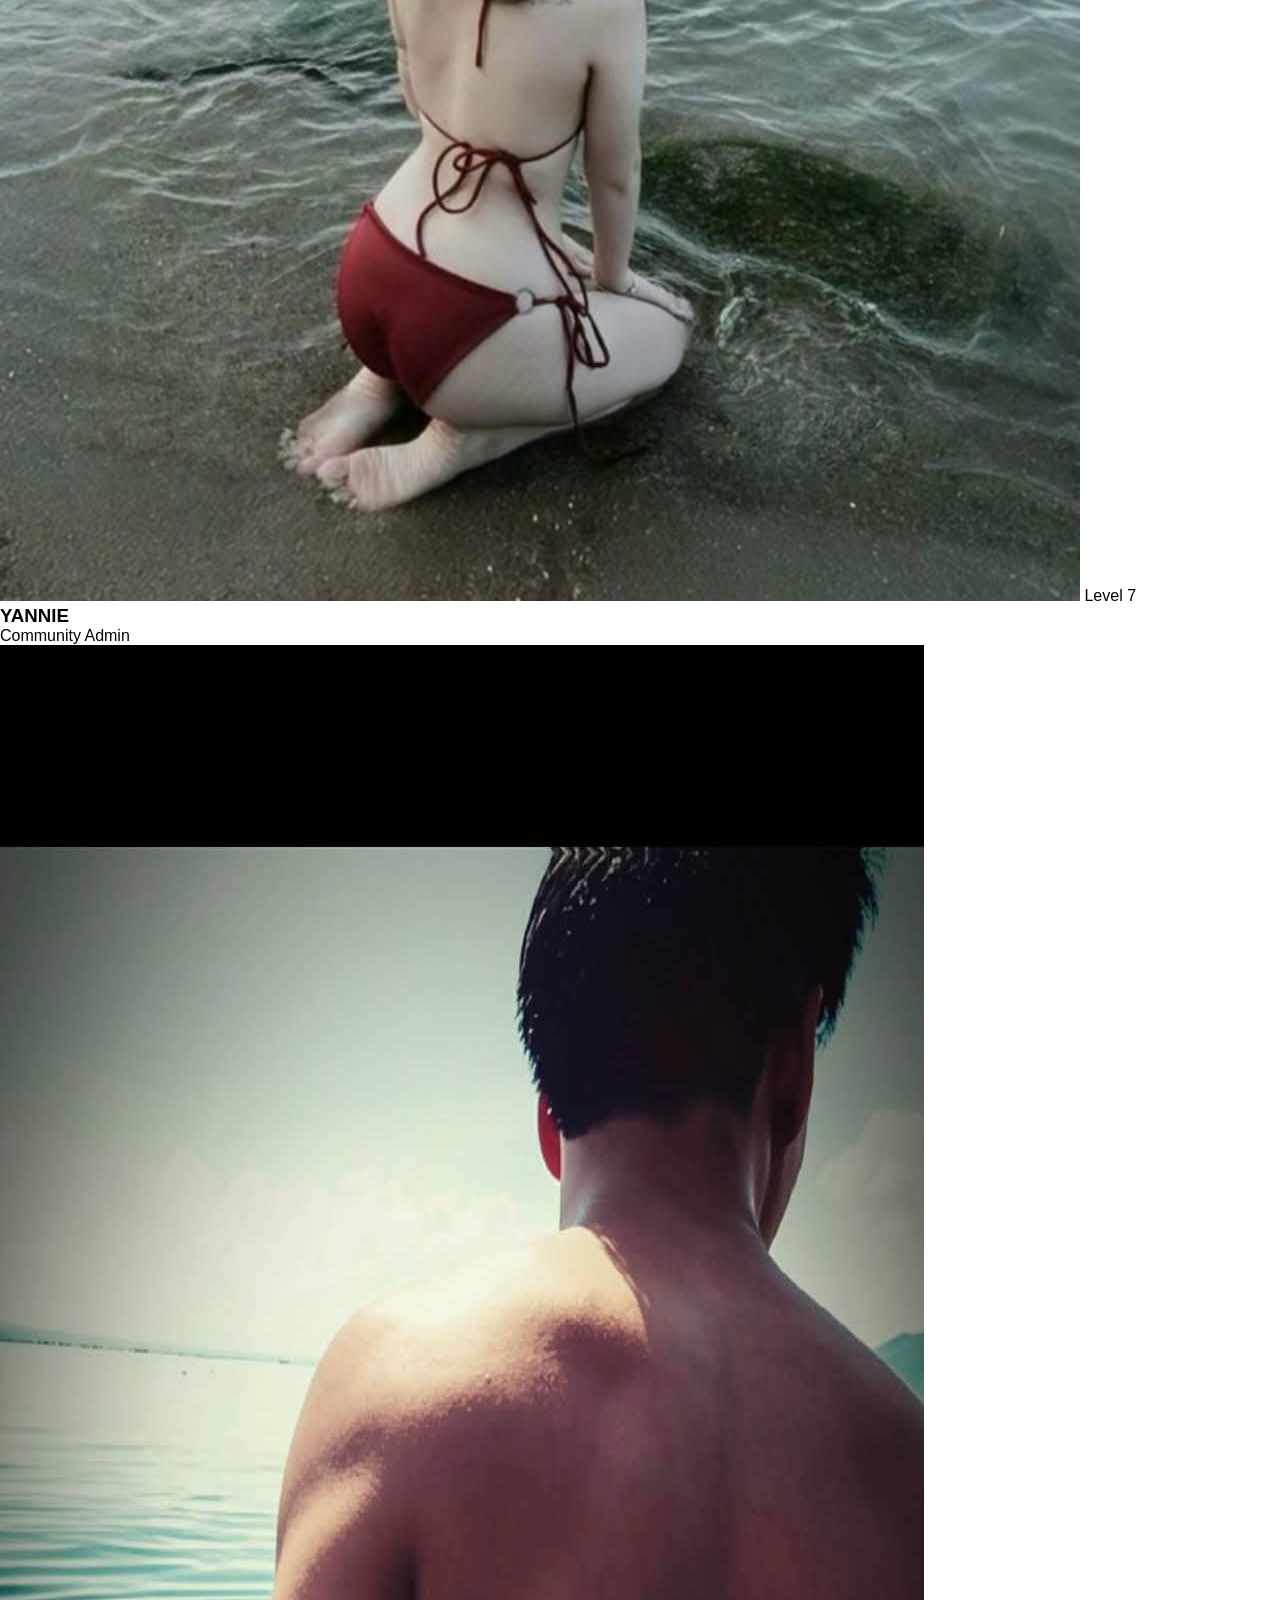
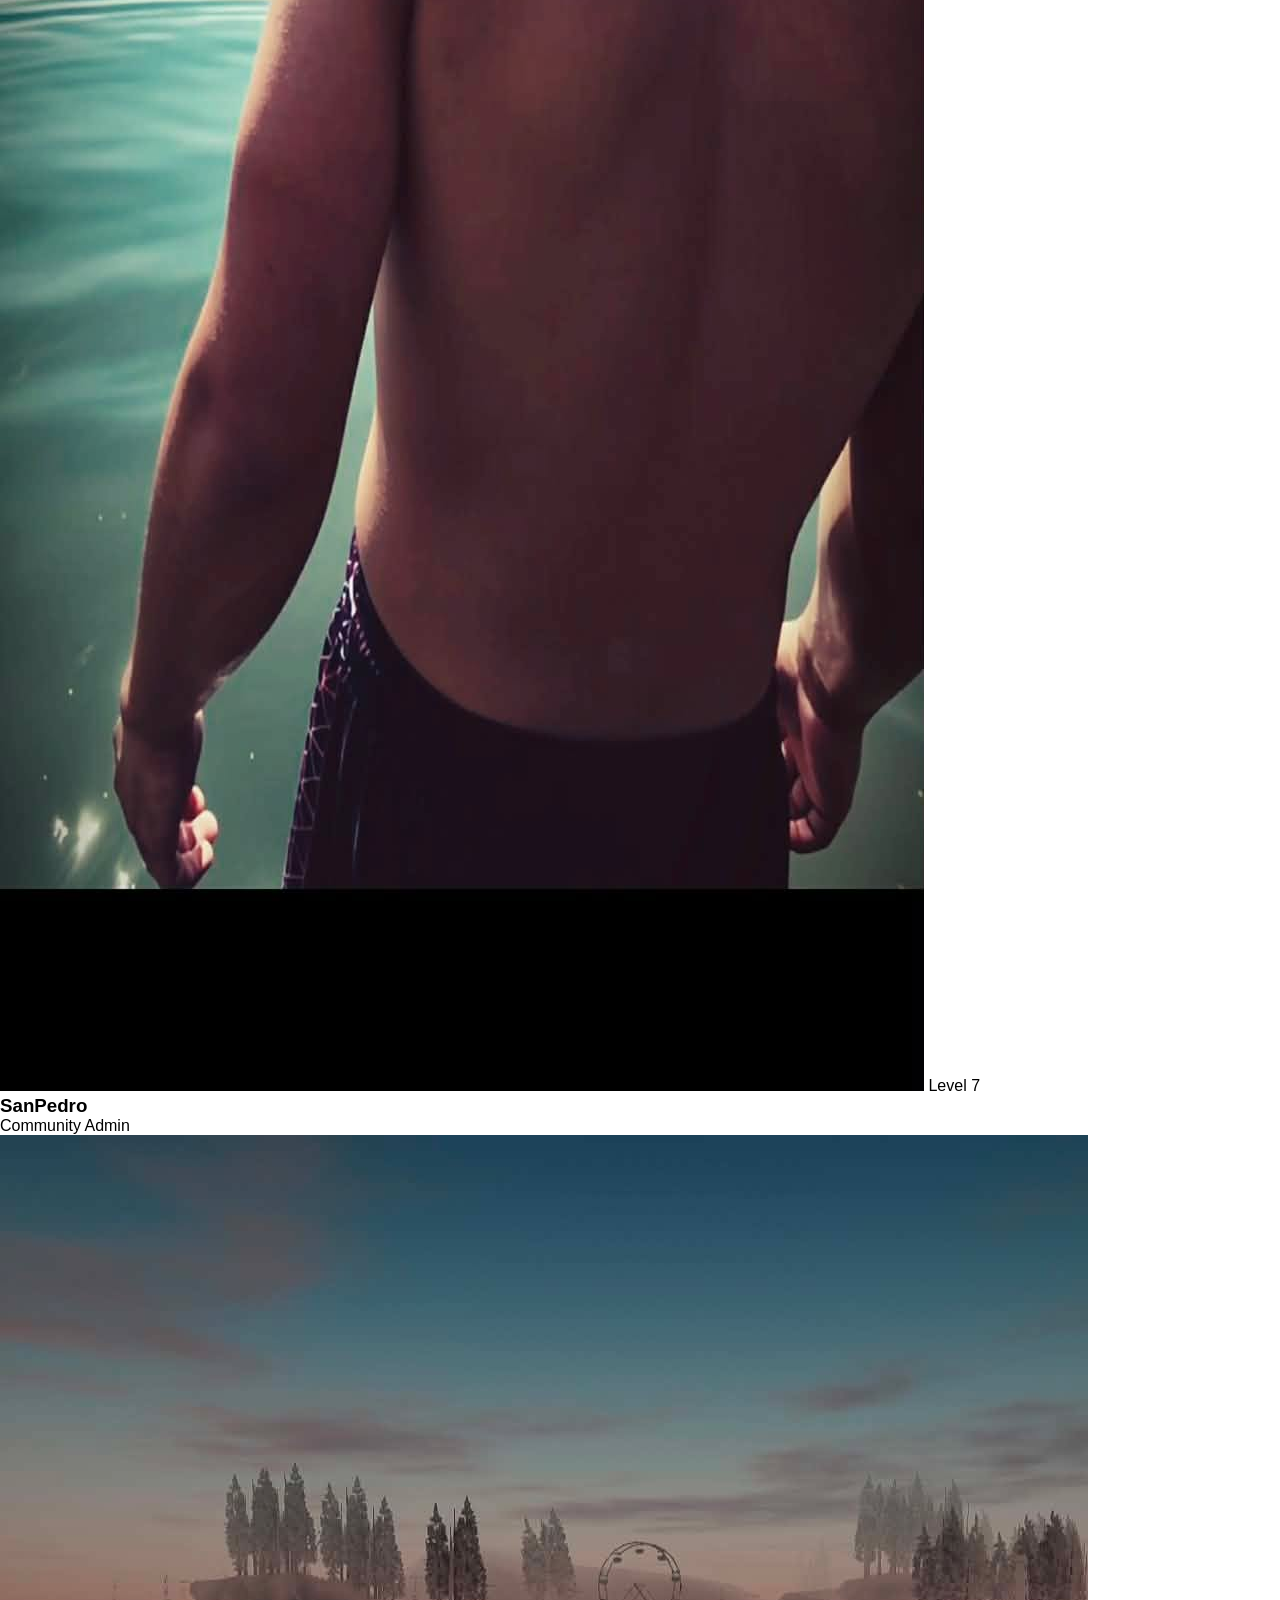
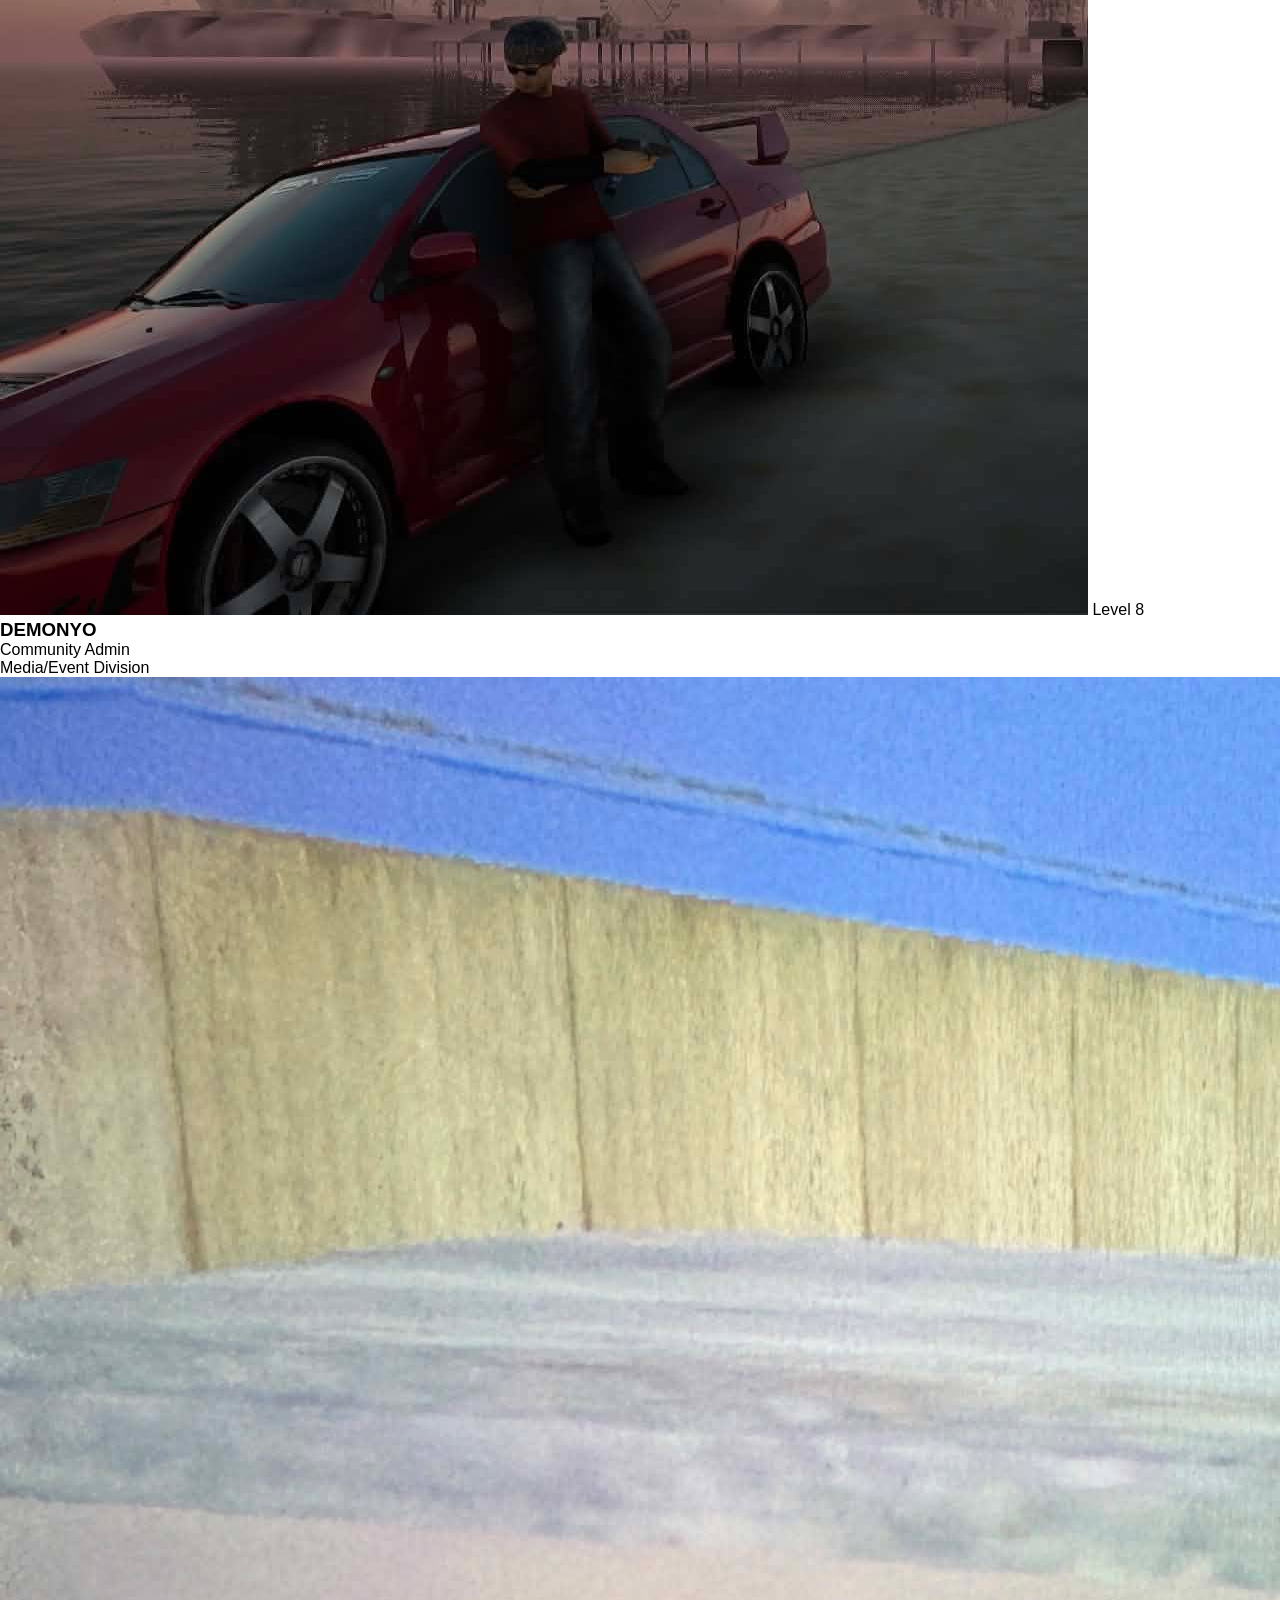
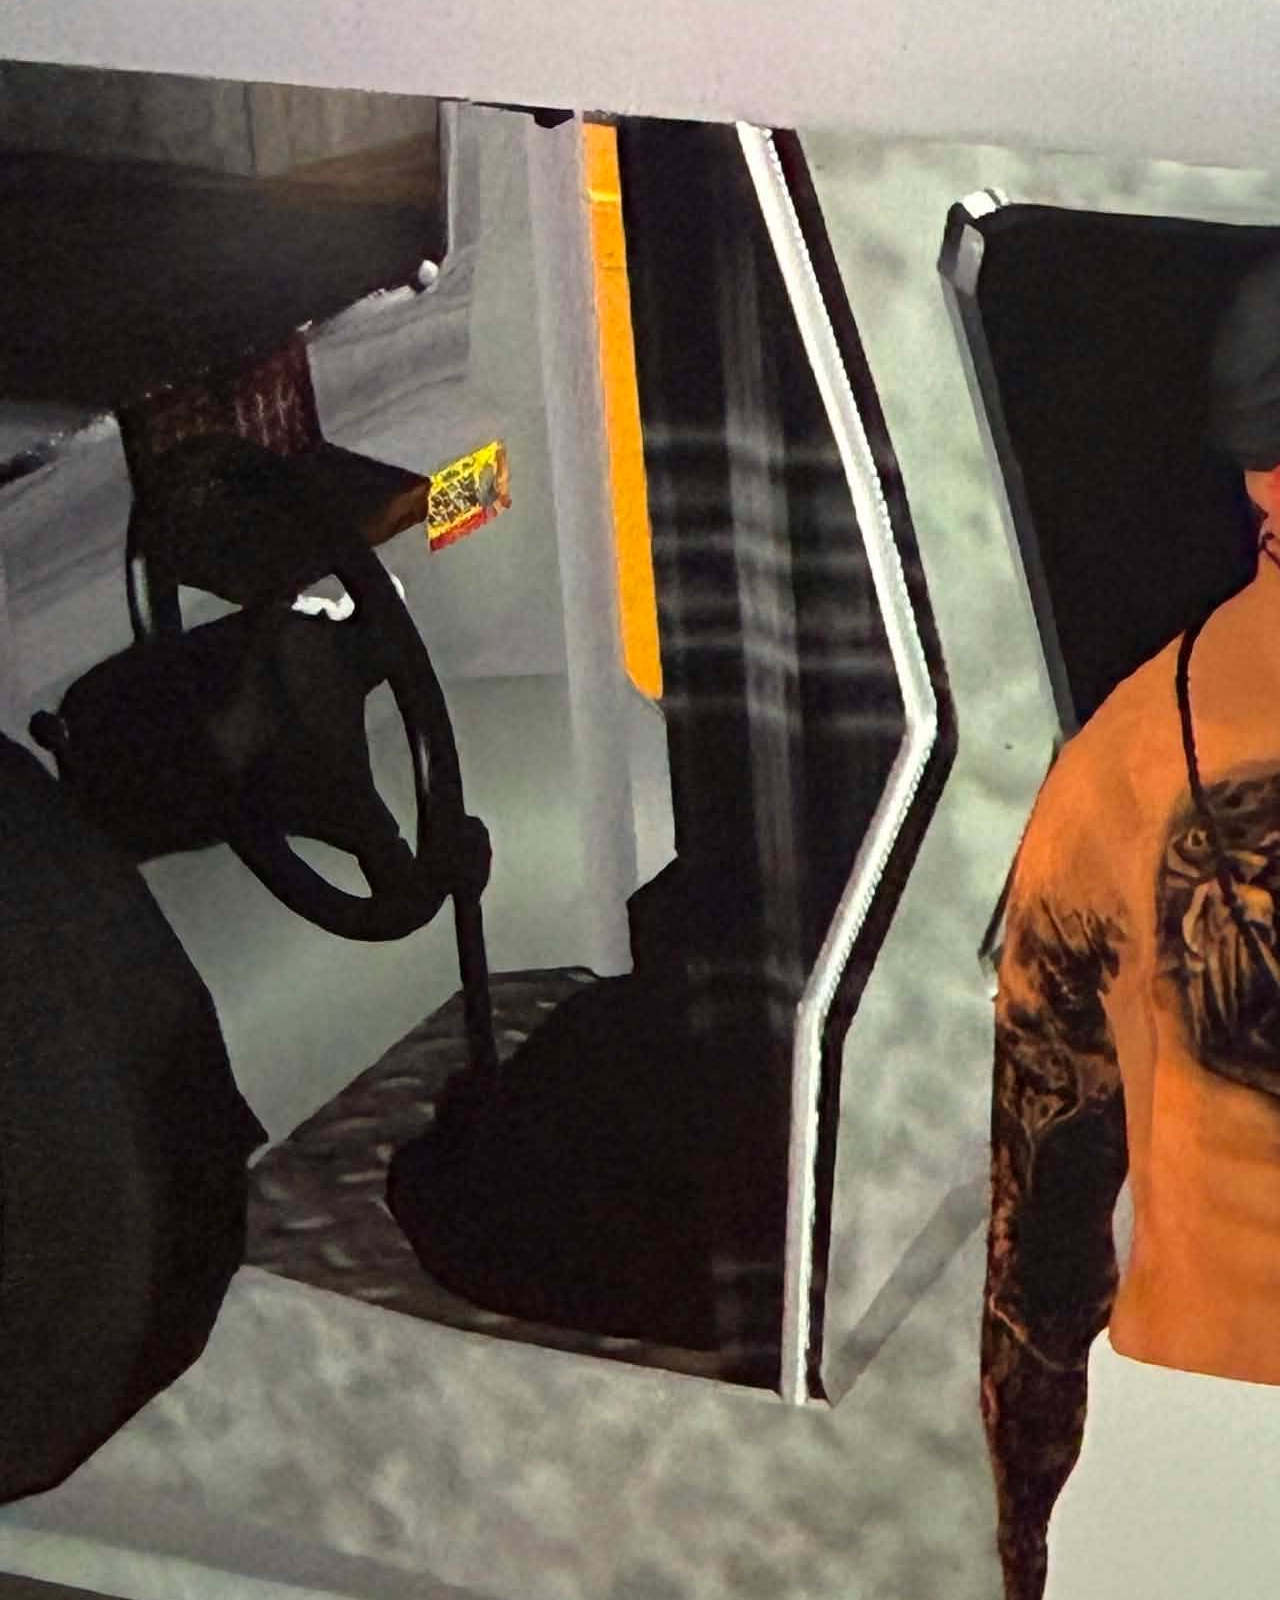
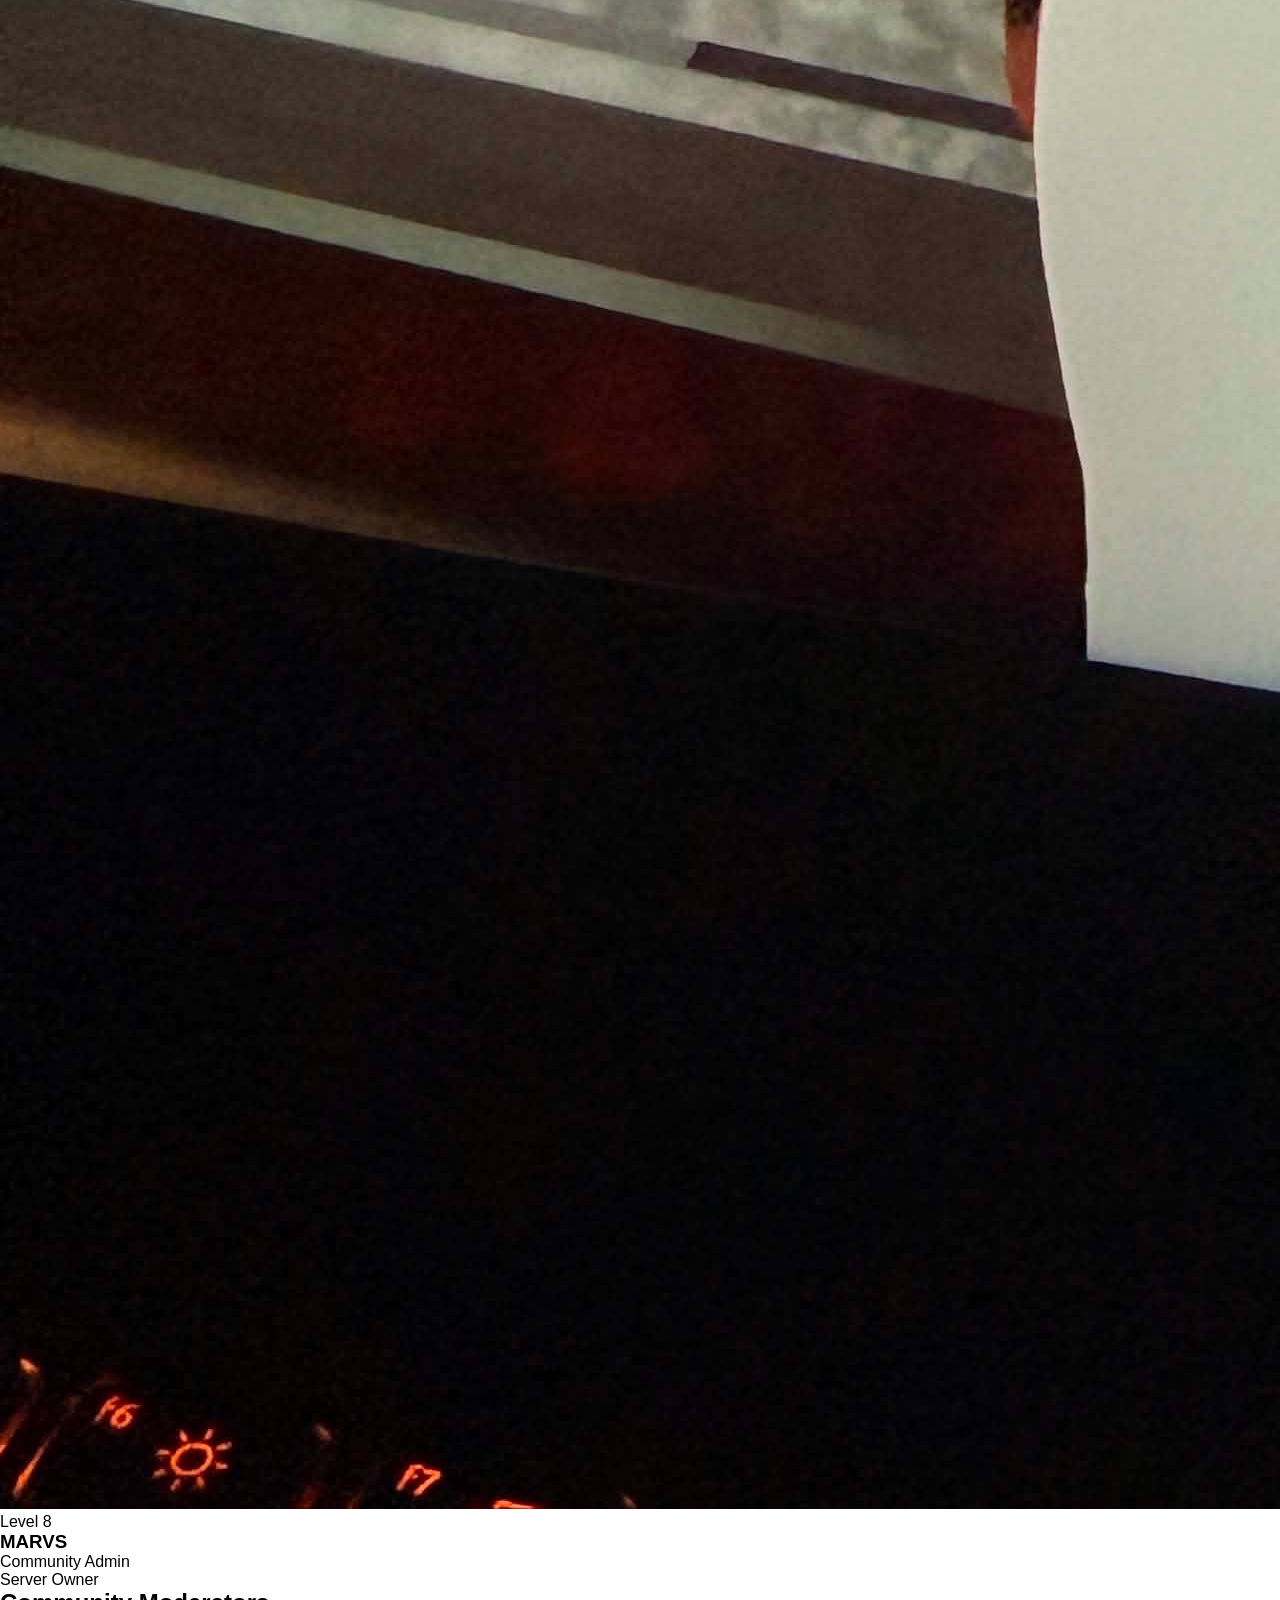
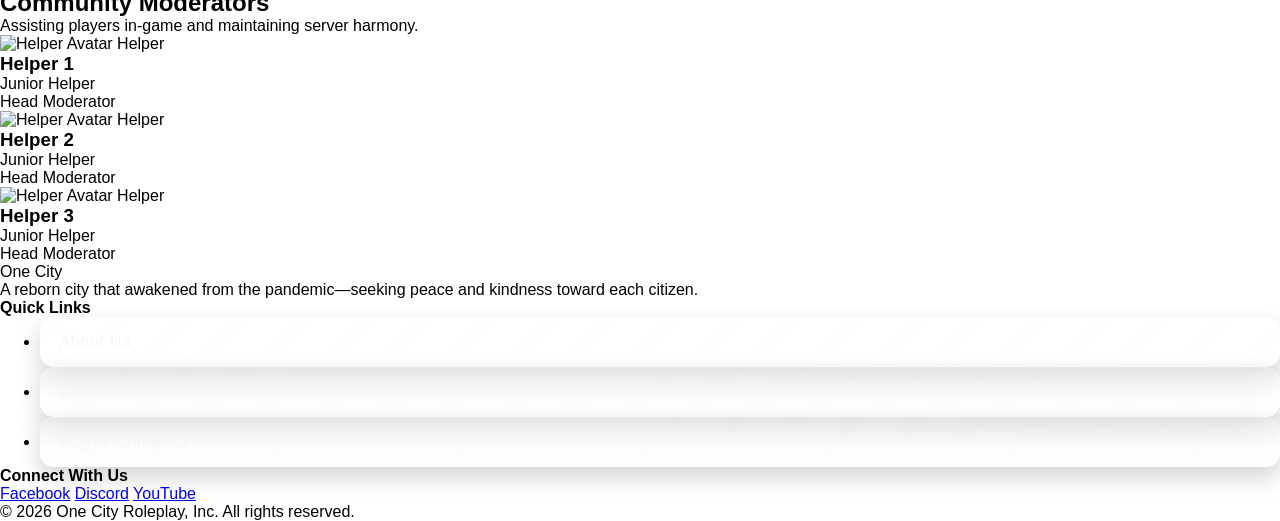
==== commit 12b88a54: "Add files via upload" ====
--- a/about.html
+++ b/about.html
@@ -1,186 +1,306 @@
 <!DOCTYPE html>
-<html>
-  <head>
-    <meta property="og:type" content="website">
-    <meta property="og:url" content="https://onecityrp.vercel.app/">
-    <meta property="og:title" content="One City ">
-    <meta property="og:description" content="One City Serious Roleplay - Introduction, About The Community, Personnel, and Entrance Exam">
-    <meta property="og:image" content="https://onecityrp.vercel.app/images/thumbnail.jpg"> <!-- Recommended size: 1200x630 -->
-    <meta property="og:site_name" content="One City Serious Roleplay">
-    <meta name="viewport" content="width=device-width, initial-scale=1.0">
-    <link rel="stylesheet" href="css/about.css" title="" type="" />
-    <link rel="icon" type="image/x-icon" href="images/thumbnail.jpg">
-  </head>
-  <body>
-    <video class="video-bg" autoplay muted loop playsinline>
-      <!-- https://trecemulti.vercel.app/images/bg-home.mp4 -->
-      <source src="image/flame.mp4" type="video/mp4">
-    </video>
-
-    <header>
-      <div class="temp">
-        <img src="https://lanceehux.github.io/onecity/main-logo.jpg" alt="" />
-        <p>One City</p>
+<html lang="en">
+<head>
+  <meta charset="UTF-8" />
+  <meta name="viewport" content="width=device-width, initial-scale=1.0" />
+  <title>One City SRP - About Us</title>
+
+  <!-- Open Graph / Social Meta -->
+  <meta property="og:type" content="website" />
+  <meta property="og:url" content="https://onecityrp.vercel.app/" />
+  <meta property="og:title" content="One City Roleplay - About Us" />
+  <meta property="og:description" content="One City Serious Roleplay - Introduction, About The Community, Personnel, and Entrance Exam" />
+  <meta property="og:image" content="https://onecityrp.vercel.app/images/thumbnail.jpg" />
+  <meta property="og:site_name" content="One City Serious Roleplay" />
+
+  <!-- Fonts & Icons -->
+  <link rel="preconnect" href="https://fonts.googleapis.com">
+  <link rel="preconnect" href="https://fonts.gstatic.com" crossorigin>
+  <link href="https://fonts.googleapis.com/css2?family=Inter:wght@300;400;600;700&family=Outfit:wght@500;700;800&display=swap" rel="stylesheet">
+  <link rel="icon" type="image/x-icon" href="images/thumbnail.jpg" />
+  <link rel="stylesheet" href="css/about.css" />
+</head>
+<body>
+
+  <!-- Background Video Overlay -->
+  <div class="video-overlay"></div>
+  <video class="video-bg" autoplay muted loop playsinline>
+    <source src="image/flame.mp4" type="video/mp4" />
+    Your browser does not support HTML5 video.
+  </video>
+
+  <!-- Navigation Bar -->
+  <header class="navbar">
+    <div class="brand">
+      <img src="https://lanceehux.github.io/onecity/main-logo.jpg" alt="One City Logo" class="brand-logo" />
+      <span class="brand-title">One City</span>
+    </div>
+
+    <button class="nav-toggle" id="navToggle" aria-label="Toggle navigation" aria-expanded="false" aria-controls="navMenu">
+      <span></span>
+      <span></span>
+      <span></span>
+    </button>
+
+    <nav class="nav-menu" id="navMenu">
+      <a href="index.html" class="nav-link">Home</a>
+      <a href="about.html" class="nav-link active">About</a>
+      <a href="exam.html" class="nav-link">Exam</a>
+    </nav>
+  </header>
+
+  <!-- Main Content Wrapper -->
+  <main class="main-wrapper">
+    
+    <!-- Hero Header -->
+    <section class="hero-section">
+      <span class="badge">Community Overview</span>
+      <h1 class="hero-title">ABOUT US</h1>
+      <p class="hero-desc">
+        One City is a serious roleplay community built for players who want a realistic, 
+        immersive, and respectful city experience. Our goal is to create a premium RP environment 
+        where every member can enjoy meaningful interactions, fair gameplay, and a strong sense of belonging.
+      </p>
+    </section>
+
+    <!-- Community Personnel Sections -->
+    <section class="profiles-section">
+      
+      <!-- Administrators -->
+      <div class="group-container">
+        <div class="group-header">
+          <h2>Community Administrators</h2>
+          <p>Overseeing city operations, moderation, and technical development.</p>
+        </div>
+
+        <div class="team-grid">
+          
+          <!-- Admin 1 -->
+          <div class="profile-card">
+            <div class="avatar-wrapper">
+              <img src="image/profiles/julian.jpg" alt="Lianuj Profile" class="avatar-img" />
+              <span class="level-badge level-red">Level 8</span>
+            </div>
+            <div class="profile-details">
+              <h3 class="user-name text-red">Lianuj</h3>
+              <span class="user-rank">Community Admin</span>
+              <div class="tags-container">
+                <span class="role-tag">Server Owner</span>
+                <span class="role-tag">Faction Moderator</span>
+              </div>
+            </div>
+          </div>
+
+          <!-- Admin 2 -->
+          <div class="profile-card">
+            <div class="avatar-wrapper">
+              <img src="https://lynxlab.vercel.app/images/profile.jpg" alt="Kira Profile" class="avatar-img" />
+              <span class="level-badge level-yellow">Level 7</span>
+            </div>
+            <div class="profile-details">
+              <h3 class="user-name text-yellow">Kira</h3>
+              <span class="user-rank">Community Admin</span>
+              <div class="tags-container">
+                <span class="role-tag">Developers Division</span>
+                <span class="role-tag">Website Developer</span>
+              </div>
+            </div>
+          </div>
+
+          <!-- Admin 3 -->
+          <div class="profile-card">
+            <div class="avatar-wrapper">
+              <img src="lorem ipsum" alt="Aye Profile" class="avatar-img" />
+              <span class="level-badge level-yellow">Level 8</span>
+            </div>
+            <div class="profile-details">
+              <h3 class="user-name text-yellow">Aye</h3>
+              <span class="user-rank">Community Admin</span>
+              <div class="tags-container">
+                <span class="role-tag">Developers Division</span>
+                <span class="role-tag">Server Developer</span>
+              </div>
+            </div>
+          </div>
+
+          <!-- Admin 3 -->
+          <div class="profile-card">
+            <div class="avatar-wrapper">
+              <img src="image/profiles/YANNIE.jpg" alt="YANNIE Profile" class="avatar-img" />
+              <span class="level-badge level-pink">Level 7</span>
+            </div>
+            <div class="profile-details">
+              <h3 class="user-name text-pink">YANNIE</h3>
+              <span class="user-rank">Community Admin</span>
+            </div>
+          </div>
+
+          <!-- Admin 4 -->
+          <div class="profile-card">
+            <div class="avatar-wrapper">
+              <img src="image/profiles/SanPedro.jpg" alt="SanPedro Profile" class="avatar-img" />
+              <span class="level-badge level-blue">Level 7</span>
+            </div>
+            <div class="profile-details">
+              <h3 class="user-name">SanPedro</h3>
+              <span class="user-rank">Community Admin</span>
+            </div>
+          </div>
+
+          <!-- Admin 5 -->
+          <div class="profile-card">
+            <div class="avatar-wrapper">
+              <img src="image/profiles/CHINO.jpg" alt="DEMONYO Profile" class="avatar-img" />
+              <span class="level-badge level-red">Level 8</span>
+            </div>
+            <div class="profile-details">
+              <h3 class="user-name text-red">DEMONYO</h3>
+              <span class="user-rank">Community Admin</span>
+              <div class="tags-container">
+                <span class="role-tag">Media/Event Division</span>
+              </div>
+            </div>
+          </div>
+
+          <!-- Admin 6 -->
+          <div class="profile-card">
+            <div class="avatar-wrapper">
+              <img src="image/profiles/MARVS.jpg" alt="MARVS Profile" class="avatar-img" />
+              <span class="level-badge level-red">Level 8</span>
+            </div>
+            <div class="profile-details">
+              <h3 class="user-name text-yellow">MARVS</h3>
+              <span class="user-rank">Community Admin</span>
+              <div class="tags-container">
+                <span class="role-tag">Server Owner</span>
+              </div>
+            </div>
+          </div>
+
+        </div>
       </div>
-      <div class="header-nav" onclick="showBtns()">=</div>
-      <div class="header-buttons">
-        <a href="index.html">home</a>
-        <a href="about.html">about</a>
-        <a href="exam.html">exam</a>
+
+      <!-- Moderators & Helpers -->
+      <div class="group-container">
+        <div class="group-header">
+          <h2>Community Moderators</h2>
+          <p>Assisting players in-game and maintaining server harmony.</p>
+        </div>
+
+        <div class="team-grid">
+          
+          <!-- Helper 1 -->
+          <div class="profile-card">
+            <div class="avatar-wrapper">
+              <img src="" alt="Helper Avatar" class="avatar-img" />
+              <span class="level-badge level-green">Helper</span>
+            </div>
+            <div class="profile-details">
+              <h3 class="user-name">Helper 1</h3>
+              <span class="user-rank">Junior Helper</span>
+              <div class="tags-container">
+                <span class="role-tag">Head Moderator</span>
+              </div>
+            </div>
+          </div>
+
+          <!-- Helper 2 -->
+          <div class="profile-card">
+            <div class="avatar-wrapper">
+              <img src="" alt="Helper Avatar" class="avatar-img" />
+              <span class="level-badge level-green">Helper</span>
+            </div>
+            <div class="profile-details">
+              <h3 class="user-name">Helper 2</h3>
+              <span class="user-rank">Junior Helper</span>
+              <div class="tags-container">
+                <span class="role-tag">Head Moderator</span>
+              </div>
+            </div>
+          </div>
+
+          <!-- Helper 3 -->
+          <div class="profile-card">
+            <div class="avatar-wrapper">
+              <img src="" alt="Helper Avatar" class="avatar-img" />
+              <span class="level-badge level-green">Helper</span>
+            </div>
+            <div class="profile-details">
+              <h3 class="user-name">Helper 3</h3>
+              <span class="user-rank">Junior Helper</span>
+              <div class="tags-container">
+                <span class="role-tag">Head Moderator</span>
+              </div>
+            </div>
+          </div>
+
+        </div>
       </div>
-    </header>
-
-    <div class="container">
-        <h1 titeNiJulian="title">ABOUT</h1>
-        <div class="info">
-          <h1>About Us </h1>
-            <p>One City is a serious roleplay community built for players who want a realistic, immersive, and respectful city experience. Our goal is to create a premium RP environment where every member can enjoy meaningful interactions, fair gameplay, and a strong sense of community.</p>
-        </div>
-    </div>
-
-      <div class="profiles">
-        <div class="admins">
-          <h1>Community Administrator</h1>
-          <div class="admin-list">
-            <div class="admin">
-              <img src="image/profiles/julian.jpg" alt="" />
-              <div class="dark-overlay"></div>
-              <div class="user-info">
-                <h3 style="color: red">Lianuj</h3>
-                <span>Admin Level 8</span>
-              </div>
-              <code class="first">Server Owner</code>
-              <code class="second">Faction Moderator</code>
-            </div>
-            <div class="admin">
-              <img src="https://lynxlab.vercel.app/images/profile.jpg" alt="" />
-              <div class="dark-overlay"></div>
-              <div class="user-info">
-                <h3 style="color: #ffcd00">Kira</h3>
-                <span>Admin Level 7</span>
-              </div>
-              <code class="first">Developers Division</code>
-              <code class="second">Website Developer</code>
-            </div>
-             <div class="admin">
-              <img src="image/profiles/YANNIE.jpg" alt="" />
-              <div class="dark-overlay"></div>
-              <div class="user-info">
-                <h3 style="color: pink">YANNIE</h3>
-                <span>Admin Level 7</span>
-              </div>
-            </div>
-             <div class="admin">
-              <img src="image/profiles/SanPedro.jpg" alt="" />
-              <div class="dark-overlay"></div>
-              <div class="user-info">
-                <h3>SanPedro</h3>
-                <span>Admin Level 7</span>
-              </div>
-            </div>
-            <div class="admin">
-              <img src="image/profiles/CHINO.jpg" alt="" />
-              <div class="dark-overlay"></div>
-              <div class="user-info">
-                <h3 style="color: red">DEMONYO</h3>
-                <span>Admin Level 8</span>
-              </div>
-              <code class="first">Media/Event Division</code>
-            </div>
-            <div class="admin">
-              <img src="image/profiles/MARVS.jpg" alt="" />
-              <div class="dark-overlay"></div>
-              <div class="user-info">
-                <h3 style="color: yellow">MARVS</h3>
-                <span>Admin Level 8</span>
-              </div>
-              <code class="first">Server Owner</code>
-            </div>
-          </div>
-        </div>
-        <div class="helpers">
-          <h1>Community Moderators</h1>
-          <div class="moderator-list"> 
-            <div class="admin">
-              <img src="https://scontent.fmnl36-1.fna.fbcdn.net/v/t39.30808-1/699533340_2070607193868256_8706071665389819952_n.jpg?stp=dst-jpg_tt6&cstp=mx960x960&ctp=s480x480&_nc_cat=102&ccb=1-7&_nc_sid=e99d92&_nc_eui2=AeE9EtTs2Bhf3S289QgJl37-myI6iKsHEDSbIjqIqwcQNP_fOOfQlOx7R2KwCyx_gOkeBIF4IcTDi8NS8nv4Jaul&_nc_ohc=y3XV526dQ4QQ7kNvwGFUcuG&_nc_oc=Ado6nBqDTsUF36pqiGqzMz2ZGKPwMkX-EigKeT800CsSiTFMmxH-uMFLwIshtZlDHjXaQFadlm_IKy3uThe9tsPZ&_nc_zt=24&_nc_ht=scontent.fmnl36-1.fna&_nc_gid=Sb3NXcgQQcxb-Yi73_cq4w&_nc_ss=7b2a8&oh=00_AQCJX40cGNn-xJLVTGlBdK48WpGLgI9MhGw0g4kvzhBkmA&oe=6A5185D9" alt="" />
-              <div class="dark-overlay"> </div>
-              <div class="user-info">
-                <h3>Helper 1</h3>
-                <span>Junior Helper</span>
-              </div>
-              <code>Head</code>
-            </div>
-            <div class="admin">
-              <img src="https://scontent.fmnl36-1.fna.fbcdn.net/v/t39.30808-1/699533340_2070607193868256_8706071665389819952_n.jpg?stp=dst-jpg_tt6&cstp=mx960x960&ctp=s480x480&_nc_cat=102&ccb=1-7&_nc_sid=e99d92&_nc_eui2=AeE9EtTs2Bhf3S289QgJl37-myI6iKsHEDSbIjqIqwcQNP_fOOfQlOx7R2KwCyx_gOkeBIF4IcTDi8NS8nv4Jaul&_nc_ohc=y3XV526dQ4QQ7kNvwGFUcuG&_nc_oc=Ado6nBqDTsUF36pqiGqzMz2ZGKPwMkX-EigKeT800CsSiTFMmxH-uMFLwIshtZlDHjXaQFadlm_IKy3uThe9tsPZ&_nc_zt=24&_nc_ht=scontent.fmnl36-1.fna&_nc_gid=Sb3NXcgQQcxb-Yi73_cq4w&_nc_ss=7b2a8&oh=00_AQCJX40cGNn-xJLVTGlBdK48WpGLgI9MhGw0g4kvzhBkmA&oe=6A5185D9" alt="" />
-              <div class="dark-overlay"> </div>
-              <div class="user-info">
-                <h3>Helper 1</h3>
-                <span>Junior Helper</span>
-              </div>
-              <code>Head</code>
-            </div>
-            <div class="admin">
-              <img src="https://scontent.fmnl36-1.fna.fbcdn.net/v/t39.30808-1/699533340_2070607193868256_8706071665389819952_n.jpg?stp=dst-jpg_tt6&cstp=mx960x960&ctp=s480x480&_nc_cat=102&ccb=1-7&_nc_sid=e99d92&_nc_eui2=AeE9EtTs2Bhf3S289QgJl37-myI6iKsHEDSbIjqIqwcQNP_fOOfQlOx7R2KwCyx_gOkeBIF4IcTDi8NS8nv4Jaul&_nc_ohc=y3XV526dQ4QQ7kNvwGFUcuG&_nc_oc=Ado6nBqDTsUF36pqiGqzMz2ZGKPwMkX-EigKeT800CsSiTFMmxH-uMFLwIshtZlDHjXaQFadlm_IKy3uThe9tsPZ&_nc_zt=24&_nc_ht=scontent.fmnl36-1.fna&_nc_gid=Sb3NXcgQQcxb-Yi73_cq4w&_nc_ss=7b2a8&oh=00_AQCJX40cGNn-xJLVTGlBdK48WpGLgI9MhGw0g4kvzhBkmA&oe=6A5185D9" alt="" />
-              <div class="dark-overlay"> </div>
-              <div class="user-info">
-                <h3>Helper 1</h3>
-                <span>Junior Helper</span>
-              </div>
-              <code>Head</code>
-            </div>
-          </div>
-        </div>
+
+    </section>
+  </main>
+
+  <!-- Modern Two-Tier Footer -->
+  <footer class="footer">
+    <div class="footer-top">
+      <div class="footer-container">
+        
+        <div class="footer-brand">
+          <div class="brand">
+            <span class="brand-title">One City</span>
+          </div>
+          <p>A reborn city that awakened from the pandemic—seeking peace and kindness toward each citizen.</p>
+        </div>
+
+        <div class="footer-links">
+          <h4>Quick Links</h4>
+          <ul>
+            <li><a href="about.html">About Us</a></li>
+            <li><a href="exam.html">Exam</a></li>
+            <li><a href="#" class="dev-link" role="button" aria-disabled="true">Player Online UI</a></li>
+          </ul>
+        </div>
+
+        <div class="footer-socials">
+          <h4>Connect With Us</h4>
+          <div class="social-buttons">
+            <a href="#" class="social-btn dev-link facebook">Facebook</a>
+            <a href="https://discord.gg/qfGhbqQwU3" target="_blank" rel="noopener noreferrer" class="social-btn discord">Discord</a>
+            <a href="#" class="social-btn dev-link youtube">YouTube</a>
+          </div>
+        </div>
+
       </div>
     </div>
-    <footer class="footer-twotier" role="contentinfo">
-        
-        <!-- Top Tier: Main navigation and information -->
-        <div class="footer-twotier__top">
-            <div class="footer-twotier__top-container">
-                <div class="footer-twotier__brand">
-                     <svg class="logo" viewBox="0 0 100 30" xmlns="http://www.w3.org/2000/svg" aria-labelledby="logoTitleTiered">
-                        <title id="logoTitleTiered">Logo</title>
-                        <text x="0" y="25" font-family="Arial, sans-serif" font-size="25" font-weight="bold">One City</text>
-                     </svg>
-                     <p>A reborn city that awaken from the pandemic--seeks peaceful and kindness towards each citizen.</p>
-                </div>
-                <div class="footer-twotier__links">
-                    <h3 class="footer-twotier__heading">Quick Links</h3>
-                    <ul>
-                        <li><a href="about">About Us</a></li>
-                        <li><a href="exam">Exam</a></li>
-                        <li><a href="#" onclick='alert("Under Development")'>Player Online UI</a></li>
-                    </ul>
-                </div>
-                 <div class="footer-twotier__links">
-                    <h3 class="footer-twotier__heading">Connect With Us</h3>
-                    <ul>
-                        <li><a onclick="alert('Under Development');" style="background: blue;">Facebook</a></li>
-                        <li><a href="https://discord.gg/qfGhbqQwU3" style="background: #5865F2">Discord</a></li>
-                        <li> <a onclick="alert('Under Development')" style="background: red">YouTube</a></li>
-                    </ul>
-                </div>
-            </div>
-        </div>
-        
-        <!-- Bottom Tier: Copyright and social links -->
-        <div class="footer-twotier__bottom">
-            <div class="footer-twotier__bottom-container">
-                <p class="footer-twotier__copyright">
-                    &copy; 2026 One City Roleplay, Inc. All rights reserved.
-                </p>
-                <nav class="footer-twotier__social" aria-label="Social Media">
-                </nav>
-            </div>
-        </div>
-
-    </footer>
-  </body>
-  <script type="text/javascript" charset="utf-8">
-  let i = true;
-  function showBtns() {
-    let status = i === true ? document.querySelector(".header-buttons").classList.add("show") : document.querySelector(".header-buttons").classList.remove("show");
-    i = !i;
-  }
+
+    <div class="footer-bottom">
+      <div class="footer-container">
+        <p>&copy; 2026 One City Roleplay, Inc. All rights reserved.</p>
+      </div>
+    </div>
+  </footer>
+
+  <!-- Inline Script for Interactive Handlers -->
+  <script>
+    document.addEventListener('DOMContentLoaded', () => {
+      // Navigation Toggle
+      const navToggle = document.getElementById('navToggle');
+      const navMenu = document.getElementById('navMenu');
+
+      if (navToggle && navMenu) {
+        navToggle.addEventListener('click', () => {
+          navMenu.classList.toggle('active');
+        });
+      }
+
+      // Feature Development Prompt
+      document.querySelectorAll('.dev-link').forEach(link => {
+        link.addEventListener('click', (e) => {
+          e.preventDefault();
+          alert('This feature is currently under development.');
+        });
+      });
+    });
   </script>
-</html>
+</body>
+</html>
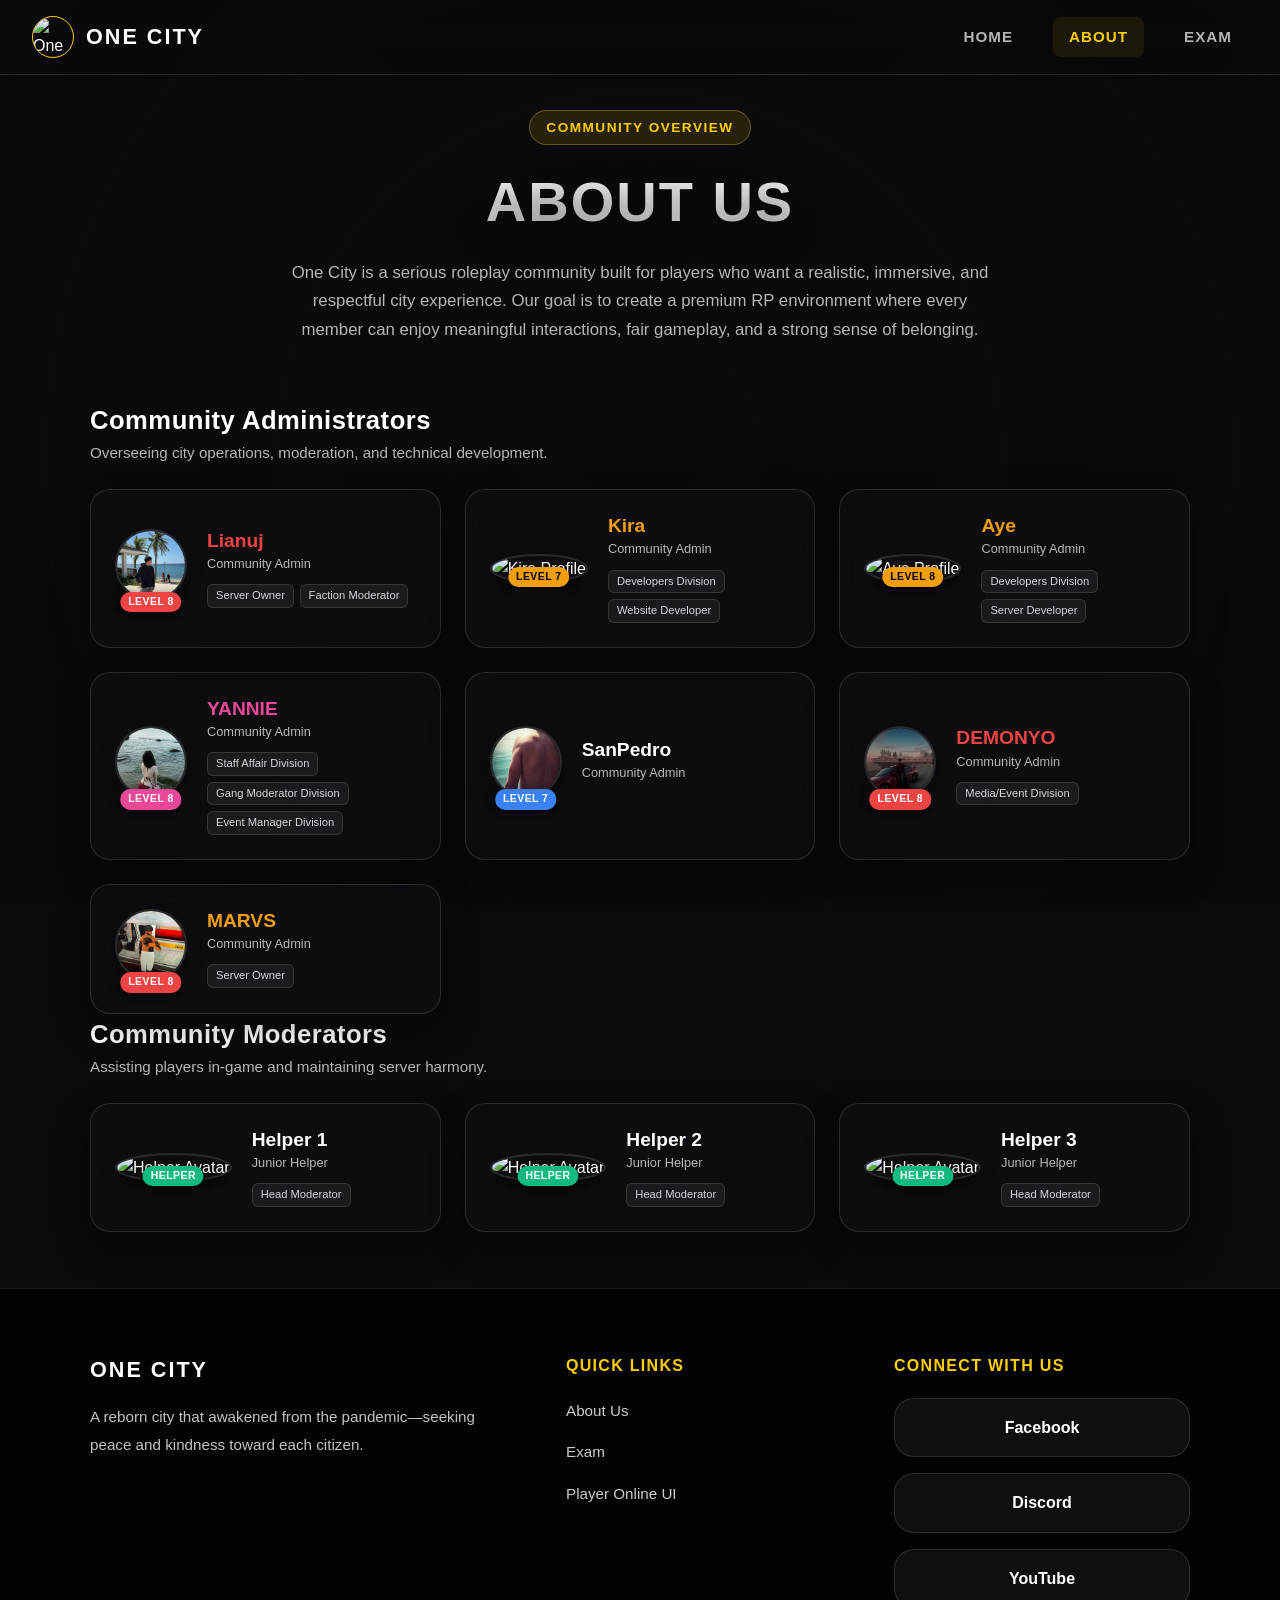
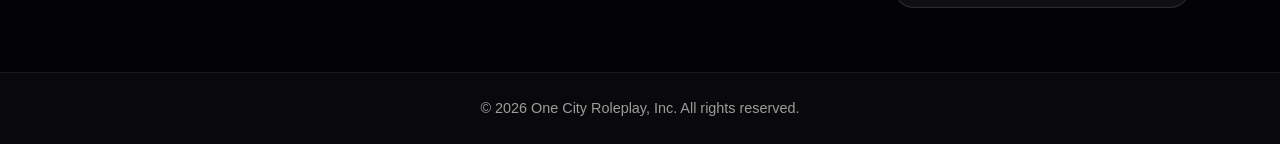
==== commit 8bd75e81: "Change YANNIE's level to 8 and add role tags Updated YANNIE's level and added role tags." ====
--- a/about.html
+++ b/about.html
@@ -127,11 +127,16 @@
           <div class="profile-card">
             <div class="avatar-wrapper">
               <img src="image/profiles/YANNIE.jpg" alt="YANNIE Profile" class="avatar-img" />
-              <span class="level-badge level-pink">Level 7</span>
+              <span class="level-badge level-pink">Level 8</span>
             </div>
             <div class="profile-details">
               <h3 class="user-name text-pink">YANNIE</h3>
               <span class="user-rank">Community Admin</span>
+              <div class="tags-container">
+                <span class="role-tag">Staff Affair Division</span>
+                <span class="role-tag">Gang Moderator Division</span>
+                <span class="role-tag">Event Manager Division</span>
+              </div>
             </div>
           </div>
 
@@ -303,4 +308,4 @@
     });
   </script>
 </body>
-</html>+</html>
--- a/css/about.css
+++ b/css/about.css
@@ -1,510 +1,497 @@
- * {
+/* ==========================================================================
+   GLOBAL VARIABLES & CORE RESET
+   ========================================================================== */
+:root {
+  /* Typography */
+  --font-heading: 'Outfit', -apple-system, BlinkMacSystemFont, sans-serif;
+  --font-body: 'Inter', -apple-system, BlinkMacSystemFont, sans-serif;
+
+  /* Color Palette */
+  --color-bg-dark: #0a0a0c;
+  --color-text-main: #ffffff;
+  --color-text-muted: rgba(255, 255, 255, 0.7);
+  --color-text-dim: rgba(255, 255, 255, 0.5);
+
+  /* Brand Accent Colors */
+  --accent-gold: #ffcd00;
+  --accent-gold-glow: rgba(255, 205, 0, 0.35);
+  --color-primary: #3b82f6;
+
+  /* Staff Role Accent Colors */
+  --color-red: #ef4444;
+  --color-yellow: #f59e0b;
+  --color-pink: #ec4899;
+  --color-blue: #3b82f6;
+  --color-green: #10b981;
+
+  /* Social Platform Colors */
+  --facebook-color: #1877f2;
+  --discord-color: #5865f2;
+  --youtube-color: #ff0000;
+
+  /* Glassmorphism Styles */
+  --glass-bg: rgba(18, 18, 22, 0.55);
+  --glass-bg-hover: rgba(255, 255, 255, 0.08);
+  --glass-border: rgba(255, 255, 255, 0.12);
+  --glass-border-hover: rgba(255, 205, 0, 0.4);
+  --glass-blur: blur(16px);
+
+  /* Radius & Transitions */
+  --radius-sm: 8px;
+  --radius-md: 14px;
+  --radius-lg: 20px;
+  --transition: all 0.3s cubic-bezier(0.4, 0, 0.2, 1);
+}
+
+*, *::before, *::after {
+  box-sizing: border-box;
   margin: 0;
-  box-sizing: border-box;
-  font-family: sans-serif;
-}
-:root {
-  --footer-top-bg: #1c1c1c;
-  --footer-top-text: #fff;
-  --footer-top-heading: #ffcd00;
-  --footer-top-link-hover: #0056b3;
-
-  --footer-bottom-bg: #343a40;
-  --footer-bottom-text: #adb5bd;
-  --footer-bottom-link-hover: #ffffff;
-}
+  padding: 0;
+}
+
+html {
+  scroll-behavior: smooth;
+}
+
 body {
+  font-family: var(--font-body);
+  background-color: var(--color-bg-dark);
+  color: var(--color-text-main);
   min-height: 100vh;
-}
+  display: flex;
+  flex-direction: column;
+  overflow-x: hidden;
+  line-height: 1.6;
+}
+
+/* Background Video & Dark Ambient Overlay */
 .video-bg {
   position: fixed;
   top: 0;
   left: 0;
+  width: 100vw;
+  height: 100vh;
+  object-fit: cover;
+  z-index: -2;
+}
+
+.video-overlay {
+  position: fixed;
+  top: 0;
+  left: 0;
+  width: 100vw;
+  height: 100vh;
+  background: radial-gradient(circle at center, rgba(10, 10, 12, 0.55) 0%, rgba(10, 10, 12, 0.88) 100%);
+  z-index: -1;
+}
+
+/* ==========================================================================
+   HEADER NAVIGATION BAR
+   ========================================================================== */
+.navbar {
+  position: fixed;
+  top: 0;
+  left: 0;
   width: 100%;
-  height: 100%;
-  object-fit: cover;
-  z-index: -1;
-}
-header {
-  position: absolute;
-  top: 0;
   display: flex;
   justify-content: space-between;
   align-items: center;
+  padding: 1rem 2rem;
+  background: rgba(10, 10, 12, 0.65);
+  backdrop-filter: var(--glass-blur);
+  -webkit-backdrop-filter: var(--glass-blur);
+  border-bottom: 1px solid var(--glass-border);
+  z-index: 1000;
+}
+
+.brand {
+  display: flex;
+  align-items: center;
+  gap: 0.75rem;
+}
+
+.brand-logo {
+  width: 42px;
+  height: 42px;
+  border-radius: 50%;
+  object-fit: cover;
+  border: 1.5px solid var(--accent-gold);
+}
+
+.brand-title {
+  font-family: var(--font-heading);
+  font-size: 1.35rem;
+  font-weight: 700;
+  letter-spacing: 2px;
+  text-transform: uppercase;
+  color: var(--color-text-main);
+}
+
+.nav-menu {
+  display: flex;
+  align-items: center;
+  gap: 1.5rem;
+}
+
+.nav-link {
+  color: var(--color-text-muted);
+  text-decoration: none;
+  font-weight: 600;
+  font-size: 0.95rem;
+  text-transform: uppercase;
+  letter-spacing: 1px;
+  padding: 0.5rem 1rem;
+  border-radius: var(--radius-sm);
+  transition: var(--transition);
+}
+
+.nav-link:hover,
+.nav-link.active {
+  color: var(--accent-gold);
+  background: rgba(255, 205, 0, 0.08);
+}
+
+.nav-toggle {
+  display: none;
+  background: none;
+  border: none;
+  cursor: pointer;
+  flex-direction: column;
+  gap: 5px;
+}
+
+.nav-toggle span {
+  display: block;
+  width: 25px;
+  height: 3px;
+  background-color: var(--color-text-main);
+  border-radius: 3px;
+  transition: var(--transition);
+}
+
+/* ==========================================================================
+   MAIN LAYOUT & HERO SECTION
+   ========================================================================== */
+.main-wrapper {
+  flex: 1;
+  width: min(1100px, calc(100% - 2rem));
+  margin: 110px auto 3.5rem;
+  display: flex;
+  flex-direction: column;
+  gap: 3.5rem;
+}
+
+.hero-section {
+  display: flex;
+  flex-direction: column;
+  align-items: center;
+  text-align: center;
+  gap: 0.75rem;
+}
+
+.badge {
+  display: inline-block;
+  padding: 0.35rem 1rem;
+  background: rgba(255, 205, 0, 0.12);
+  color: var(--accent-gold);
+  border: 1px solid rgba(255, 205, 0, 0.3);
+  border-radius: 50px;
+  font-size: 0.85rem;
+  font-weight: 600;
+  letter-spacing: 1.5px;
+  text-transform: uppercase;
+}
+
+.hero-title {
+  font-family: var(--font-heading);
+  font-size: clamp(2.2rem, 5vw, 3.5rem);
+  font-weight: 800;
+  letter-spacing: 2px;
+  text-transform: uppercase;
+  background: linear-gradient(180deg, #ffffff 0%, rgba(255, 255, 255, 0.75) 100%);
+  -webkit-background-clip: text;
+  -webkit-text-fill-color: transparent;
+  text-shadow: 0 10px 30px rgba(0, 0, 0, 0.5);
+}
+
+.hero-desc {
+  color: var(--color-text-muted);
+  max-width: 720px;
+  margin: 0 auto;
+  font-size: 1.05rem;
+  line-height: 1.7;
+}
+
+/* ==========================================================================
+   PERSONNEL PROFILES GRID
+   ========================================================================== */
+.group-container {
+  display: flex;
+  flex-direction: column;
+  gap: 1.5rem;
+}
+
+.group-header h2 {
+  font-family: var(--font-heading);
+  font-size: 1.6rem;
+  font-weight: 700;
+  letter-spacing: 0.5px;
+  color: var(--color-text-main);
+}
+
+.group-header p {
+  color: var(--color-text-muted);
+  font-size: 0.95rem;
+}
+
+.team-grid {
+  display: grid;
+  grid-template-columns: repeat(auto-fill, minmax(280px, 1fr));
+  gap: 1.5rem;
+}
+
+.profile-card {
+  background: var(--glass-bg);
+  backdrop-filter: var(--glass-blur);
+  -webkit-backdrop-filter: var(--glass-blur);
+  border: 1px solid var(--glass-border);
+  border-radius: var(--radius-lg);
+  padding: 1.5rem;
+  display: flex;
+  align-items: center;
+  gap: 1.25rem;
+  box-shadow: 0 15px 35px rgba(0, 0, 0, 0.3);
+  transition: var(--transition);
+}
+
+.profile-card:hover {
+  transform: translateY(-4px);
+  border-color: rgba(255, 255, 255, 0.25);
+  box-shadow: 0 20px 40px rgba(0, 0, 0, 0.45);
+}
+
+.avatar-wrapper {
+  position: relative;
+  flex-shrink: 0;
+}
+
+.avatar-img {
+  width: 72px;
+  height: 72px;
+  border-radius: 50%;
+  object-fit: cover;
+  border: 2px solid var(--glass-border);
+  box-shadow: 0 6px 16px rgba(0, 0, 0, 0.4);
+}
+
+.level-badge {
+  position: absolute;
+  bottom: -4px;
+  left: 50%;
+  transform: translateX(-50%);
+  font-size: 0.65rem;
+  font-weight: 700;
+  text-transform: uppercase;
+  padding: 2px 8px;
+  border-radius: 10px;
+  color: #ffffff;
+  white-space: nowrap;
+  letter-spacing: 0.5px;
+  box-shadow: 0 2px 8px rgba(0, 0, 0, 0.5);
+}
+
+.level-red { background: var(--color-red); }
+.level-yellow { background: var(--color-yellow); color: #000000; }
+.level-pink { background: var(--color-pink); }
+.level-blue { background: var(--color-blue); }
+.level-green { background: var(--color-green); }
+
+.profile-details {
+  display: flex;
+  flex-direction: column;
+}
+
+.user-name {
+  font-family: var(--font-heading);
+  font-size: 1.2rem;
+  font-weight: 700;
+  line-height: 1.2;
+}
+
+.text-red { color: var(--color-red); }
+.text-yellow { color: var(--color-yellow); }
+.text-pink { color: var(--color-pink); }
+
+.user-rank {
+  font-size: 0.8rem;
+  color: var(--color-text-muted);
+  margin-top: 2px;
+  margin-bottom: 0.6rem;
+  font-weight: 500;
+}
+
+.tags-container {
+  display: flex;
+  flex-wrap: wrap;
+  gap: 0.35rem;
+}
+
+.role-tag {
+  background: rgba(255, 255, 255, 0.06);
+  border: 1px solid var(--glass-border);
+  font-size: 0.7rem;
+  padding: 2px 8px;
+  border-radius: 6px;
+  color: #d1d5db;
+}
+
+/* ==========================================================================
+   TWO-TIER FOOTER
+   ========================================================================== */
+.footer {
+  margin-top: auto;
+  border-top: 1px solid rgba(255, 255, 255, 0.08);
+  background: #030305;
+}
+
+.footer-container {
+  width: min(1100px, calc(100% - 2rem));
+  margin: 0 auto;
+}
+
+/* Footer Top Tier */
+.footer-top {
+  padding: 4rem 0;
+}
+
+.footer-top .footer-container {
+  display: grid;
+  grid-template-columns: minmax(280px, 1.5fr) minmax(180px, 1fr) minmax(240px, 1fr);
+  gap: 2rem;
+  align-items: start;
+}
+
+.footer-brand p {
+  color: rgba(255, 255, 255, 0.76);
+  font-size: 0.95rem;
+  margin-top: 1rem;
+  max-width: 420px;
+  line-height: 1.8;
+}
+
+.footer-links h4,
+.footer-socials h4 {
+  font-family: var(--font-heading);
+  color: #ffcd00;
+  font-size: 1rem;
+  margin-bottom: 1.2rem;
+  text-transform: uppercase;
+  letter-spacing: 1.3px;
+}
+
+.footer-links ul {
+  list-style: none;
+  padding: 0;
+  margin: 0;
+  display: flex;
+  flex-direction: column;
+  gap: 1rem;
+}
+
+.footer-links a {
+  color: rgba(255, 255, 255, 0.8);
+  text-decoration: none;
+  font-size: 0.95rem;
+  transition: var(--transition);
+}
+
+.footer-links a:hover {
+  color: #ffcd00;
+}
+
+/* Social Buttons */
+.social-buttons {
+  display: grid;
+  gap: 1rem;
+}
+
+.social-btn {
+  display: block;
   width: 100%;
-  padding: 10px;
-  text-transform: uppercase;
-  letter-spacing: 5px;
-  background: rgba(128, 128, 128, 0.35);
-  color: white;
-  z-index: 2;
-  border-bottom: 1px solid #fff;
-  border-top: 1px solid #fff;
-}
-.temp {
-  display: flex;
-  align-items: center;
-  gap: 10px;
-}
-.temp img {
-  width: 50px;
-  height: 50px;
-  object-fit: cover;
-  border-radius: 50%;
-  margin: 0;
-}
-.header-nav {
-  display: none;
-  cursor: pointer;
-}
-.header-buttons {
-  display: flex;
-  justify-content: center;
-  align-items: center;
-}
-.header-buttons a {
-  color: white;
+  padding: 1rem 1.25rem;
+  border-radius: 20px;
   text-decoration: none;
-  padding: 10px;
-  transition: all 0.6s ease;
-  margin: 10px;
-}
-.header-buttons a:hover {
-  color: white;
-  border-bottom: 2px solid white;
-  text-decoration: none;
-  padding: 10px;
-  border-radius: 10px;
-}
-header p {
-  font-size: 200%;
-  align-self: center;
-}
-.container {
-  position: relative;
-  overflow-wrap: break-word;
-  z-index: 1;
-  width: min(1100px, calc(100% - 32px));
-  margin: 100px auto 0;
-  padding: 28px 24px;
-  display: flex;
-  flex-direction: column;
-  justify-content: center;
-  align-items: center;
-  color: white;
-  background: linear-gradient(180deg, rgba(255, 255, 255, 0.12), rgba(255, 255, 255, 0.06));
-  border: 1px solid rgba(255, 255, 255, 0.18);
-  border-radius: 24px;
-  box-shadow: 0 18px 50px rgba(0, 0, 0, 0.28);
-  backdrop-filter: blur(14px);
-  -webkit-backdrop-filter: blur(14px);
-}
-a[href="exam"]:hover {
-  background: gold;
-  color: black
-}
-.main {
-  width: 100%;
-}
-
-.info {
-  width: 100%;
-  margin: 16px 0;
-  padding: 24px;
-  background: linear-gradient(135deg, rgba(255, 255, 255, 0.14), rgba(255, 255, 255, 0.06));
-  border: 1px solid rgba(255, 255, 255, 0.2);
-  border-radius: 22px;
-  color: rgba(255, 255, 255, 0.95);
-  backdrop-filter: blur(14px);
-  -webkit-backdrop-filter: blur(14px);
-  box-shadow: 0 14px 36px rgba(0, 0, 0, 0.22);
-  transition: transform 0.25s ease, box-shadow 0.25s ease, border-color 0.25s ease;
+  font-size: 1rem;
+  font-weight: 700;
+  color: #ffffff;
+  background: rgba(255, 255, 255, 0.05);
+  border: 1px solid rgba(255, 255, 255, 0.12);
+  transition: var(--transition);
   text-align: center;
-  overflow-wrap: break-word;
-}
-.info:hover {
-  transform: translateY(-2px);
-  box-shadow: 0 18px 44px rgba(0, 0, 0, 0.28);
-  border-color: rgba(255, 255, 255, 0.3);
-}
-.info h1 {
-  font-size: 1.6rem;
-  letter-spacing: 1px;
-  margin-bottom: 10px;
-}
-.info p {
-  line-height: 1.7;
-  font-size: 1rem;
-  color: rgba(255, 255, 255, 0.9);
-}
-.profiles {
-  width: 100%;
-  margin-top: 24px;
-}
-.profiles h1 {
+}
+
+.social-btn.facebook:hover { background: var(--facebook-color); border-color: var(--facebook-color); }
+.social-btn.discord:hover { background: var(--discord-color); border-color: var(--discord-color); }
+.social-btn.youtube:hover { background: var(--youtube-color); border-color: var(--youtube-color); }
+
+/* Footer Bottom Tier */
+.footer-bottom {
+  padding: 1.5rem 0;
+  border-top: 1px solid rgba(255, 255, 255, 0.08);
+  background: #09090b;
+}
+
+.footer-bottom p {
   text-align: center;
-  color: #fff;
-  margin-bottom: 16px;
-}
-.admin-list,
-.moderator-list {
-  display: grid;
-  grid-template-columns: repeat(auto-fit, minmax(260px, 1fr));
-  gap: 20px;
-  width: 100%;
-  margin-top: 12px;
-}
-.admin {
-  width: 100%;
-  max-width: 280px;
-  height: 320px;
-  overflow: hidden;
-  border-radius: 18px;
-  border: 1px solid rgba(255, 255, 255, 0.18);
-  position: relative;
-  margin: 0 auto;
-  background: rgba(255, 255, 255, 0.08);
-  box-shadow: 0 12px 30px rgba(0, 0, 0, 0.22);
-  backdrop-filter: blur(10px);
-  -webkit-backdrop-filter: blur(10px);
-  transition: transform 0.25s ease, box-shadow 0.25s ease, border-color 0.25s ease;
-}
-.admin:hover {
-  transform: translateY(-4px);
-  box-shadow: 0 18px 40px rgba(0, 0, 0, 0.3);
-  border-color: rgba(255, 255, 255, 0.32);
-}
-.admin img {
-  object-fit: cover;
-  width: 100%;
-  height: 100%;
-}
-.dark-overlay {
-  position: absolute;
-  inset: 0;
-  background: linear-gradient(to top, rgba(0, 0, 0, 0.95), rgba(0, 0, 0, 0));
-}
-.admin .user-info {
-  position: absolute;
-  bottom: 14px;
-  left: 14px;
-  right: 14px;
-  z-index: 2;
-  color: white;
-}
-.admin .user-info h3 {
-  font-size: 1.15rem;
-  margin-bottom: 4px;
-}
-.admin .user-info span {
+  color: rgba(255, 255, 255, 0.6);
   font-size: 0.9rem;
-  color: rgba(255, 255, 255, 0.82);
-}
-
-.thumbnail {
-  width: 50%;
-  margin-top: 50px;
-}
-
-.thumbnail img {
-  width: 100%;
-  height: auto;
-  display: block;
-}
-.admin code {
-  position: absolute;
-  top: 10px;
-  left: 10px;
-  z-index: 3;
-  color: white;
-  background: rgba(0, 0, 0, 0.6);
-  padding: 4px 8px;
-  border-radius: 6px;
-}
-.admin code.second {
-  position: absolute;
-  top: 40px;
-  left: 10px;
-  z-index: 3;
-  color: white;
-  background: rgba(0, 0, 0, 0.6);
-  padding: 4px 8px;
-  border-radius: 6px;
-}
-/*moderator css*/
-.moderators {
-  margin-top: 10px;
-}
-
-.faqs-container,
-.main-container {
-  background: rgba(255, 255, 255, 0.08);
-  width: 100%;
-  max-width: 900px;
-  padding: 22px;
-  border-radius: 20px;
-  border: 1px solid rgba(255, 255, 255, 0.15);
-  backdrop-filter: blur(12px);
-  -webkit-backdrop-filter: blur(12px);
-  box-shadow: 0 12px 34px rgba(0, 0, 0, 0.2);
-  margin: 16px;
-  color: white;
-  transition: transform 0.25s ease, box-shadow 0.25s ease, border-color 0.25s ease;
-}
-
-.faqs-container:hover,
-.main-container:hover {
-  transform: translateY(-2px);
-  box-shadow: 0 16px 42px rgba(0, 0, 0, 0.26);
-  border-color: rgba(255, 255, 255, 0.28);
-}
-
-.faqs-container h3,
-.main-container h3 {
-  color: #fff;
-  font-size: 1.3rem;
-  letter-spacing: 1px;
-  margin-bottom: 12px;
-}
-
-.faqs-container li,
-.main-container li {
-  margin-top: 8px;
-  display: flex;
-  flex-direction: column;
-  gap: 10px;
-  list-style: none;
-}
-
-.main-container p {
-  padding: 12px 14px;
-  border-radius: 12px;
-  background: rgba(255, 255, 255, 0.08);
-  border: 1px solid rgba(255, 255, 255, 0.12);
-  color: rgba(255, 255, 255, 0.92);
-}
-
-li a {
-  position: relative;
-  overflow: hidden;
-  display: block;
-  text-decoration: none;
-  color: #f5f5f5;
-  padding: 15px 18px;
-  border-radius: 14px;
-  letter-spacing: 0.8px;
-  border: 1px solid rgba(255, 255, 255, 0.14);
-  background: linear-gradient(135deg, rgba(255, 255, 255, 0.14), rgba(255, 255, 255, 0.06));
-  box-shadow: 0 10px 24px rgba(0, 0, 0, 0.18);
-  backdrop-filter: blur(10px);
-  -webkit-backdrop-filter: blur(10px);
-  transition: transform 0.25s ease, box-shadow 0.25s ease, border-color 0.25s ease, background 0.25s ease, color 0.25s ease;
-}
-li a::before {
-  content: "";
-  position: absolute;
-  inset: 0;
-  background: linear-gradient(120deg, transparent, rgba(255, 255, 255, 0.22), transparent);
-  transform: translateX(-120%);
-  transition: transform 0.6s ease;
-}
-li a:hover {
-  color: #111;
-  border-color: rgba(255, 255, 255, 0.55);
-  background: linear-gradient(135deg, rgba(255, 255, 255, 0.95), rgba(245, 245, 245, 0.8));
-  transform: translateY(-3px);
-  box-shadow: 0 16px 34px rgba(0, 0, 0, 0.26);
-}
-li a:hover::before {
-  transform: translateX(120%);
-}
+}
+
 @media (max-width: 768px) {
-  .header-buttons {
+  .footer-top .footer-container {
+    grid-template-columns: 1fr;
+    gap: 1.5rem;
+  }
+}
+
+/* ==========================================================================
+   RESPONSIVE MEDIA QUERIES
+   ========================================================================== */
+@media (max-width: 768px) {
+  .nav-toggle {
+    display: flex;
+  }
+
+  .nav-menu {
     position: absolute;
-    background: gray;
+    top: 100%;
+    right: 0;
+    width: 220px;
+    background: rgba(10, 10, 12, 0.95);
+    border: 1px solid var(--glass-border);
+    border-top: none;
+    border-radius: 0 0 0 16px;
+    flex-direction: column;
+    padding: 1rem;
+    gap: 0.5rem;
     display: none;
-    flex-direction: column;
-    top: 60px;
-    right: 10px;
-    border-radius: 0 0 20%;
-    border: 1px solid #fff;
-    border-top: none;
-  }
-  .header-buttons.show {
+  }
+
+  .nav-menu.active {
     display: flex;
   }
-  .header-nav {
-    display: block;
-    font-size: 200%;
-    padding: 10px;
-  }
-  .thumbnail {
-    margin-top: 20px;
+
+  .nav-link {
     width: 100%;
-    overflow: hidden;
-  }
-  .thumbnail img {
-    object-fit: cover;
-    width: 100%;
-    height: auto;
-  }
-  .admin-list,
-  .moderator-list {
-    justify-content: center;
-  }
-  .container h1[titeNiJulian="title"] {
-    font-size: 10px;
-  }
-}
-.container h1[titeNiJulian="title"] {
-  font-size: clamp(3rem, 09vw, 9rem);
-  text-align: center;
-  width: 100%;
-  text-shadow: 2px 2px 20px rgb(232, 232, 232);
-  text-transform: uppercase;
-  margin-bottom: 0;
-  font-family: none;
-}
-.info-container {
-  color: black;
-  display: grid;
-  grid-template-columns: repeat(2, minmax(0, 1fr));
-  gap: 20px;
-  align-items: start;
-  width: 100%;
-}
-@media (max-width: 768px) {
-  .info-container {
+    text-align: left;
+  }
+
+  .team-grid {
     grid-template-columns: 1fr;
   }
-}
-.info-container div {
-  margin-top: 20px;
-}
-
-.main-container {
-  box-shadow: 0 0 20px 5px rgb(47, 255, 0);
-}
-
-/* FOOTER STYLES START HERE */
-.footer-twotier {
-  color: var(--footer-top-text);
-  border-top: 1px solid white;
-  margin-top:16px;
-}
-
-.footer-twotier__top {
-  background-color: var(--footer-top-bg);
-  padding: 3rem 1.5rem;
-}
-
-.footer-twotier__top-container {
-  max-width: 1140px;
-  margin: 0 auto;
-  display: grid;
-  grid-template-columns: 1fr;
-  gap: 2rem;
-}
-
-.footer-twotier__brand p {
-  margin: 1rem 0 0 0;
-  font-size: 0.9rem;
-  line-height: 1.6;
-}
-
-.footer-twotier__brand .logo {
-  width: 150px;
-  fill: var(--footer-top-heading);
-}
-
-.footer-twotier__heading {
-  font-size: 1.1rem;
-  font-weight: 600;
-  color: var(--footer-top-heading);
-  margin-top: 0;
-  margin-bottom: 1rem;
-}
-
-.footer-twotier__links ul {
-  margin: 0;
-  padding: 0;
-  list-style: none;
-}
-
-.footer-twotier__links li {
-  margin-bottom: 0.75rem;
-}
-
-.footer-twotier__links a {
-  color: var(--footer-top-text);
-  text-decoration: none;
-  transition: color 0.2s ease-in-out;
-}
-
-.footer-twotier__links a:hover {
-  color: var(--footer-top-link-hover);
-  text-decoration: underline;
-}
-
-.footer-twotier__bottom {
-  background-color: var(--footer-bottom-bg);
-  color: var(--footer-bottom-text);
-  padding: 1.5rem;
-  border-top: 1px solid white;
-}
-
-.footer-twotier__bottom-container {
-  max-width: 1140px;
-  margin: 0 auto;
-  display: flex;
-  flex-direction: column;
-  align-items: center;
-  gap: 1rem;
-  font-size: 0.875rem;
-  text-align: center;
-}
-
-.footer-twotier__bottom a {
-  color: var(--footer-bottom-text);
-  text-decoration: none;
-  transition: color 0.2s ease-in-out;
-}
-
-.footer-twotier__bottom a:hover {
-  color: var(--footer-bottom-link-hover);
-  text-decoration: underline;
-}
-
-.footer-twotier__copyright {
-  margin: 0;
-}
-
-.footer-twotier__social ul {
-  margin: 0;
-  padding: 0;
-  list-style: none;
-  display: flex;
-  gap: 1.5rem;
-}
-
-.footer-twotier__social a:hover {
-  text-decoration: none;
-}
-
-.footer-twotier__social svg {
-  width: 20px;
-  height: 20px;
-  fill: currentColor;
-}
-
-@media (min-width: 768px) {
-  .footer-twotier__top-container {
-    grid-template-columns: 1.5fr 1fr 1fr;
-    gap: 3rem;
-  }
-  .footer-twotier__bottom-container {
-    flex-direction: row;
-    justify-content: space-between;
-    text-align: left;
-  }
-}
+
+  .footer-top .footer-container {
+    grid-template-columns: 1fr;
+    gap: 2rem;
+  }
+}
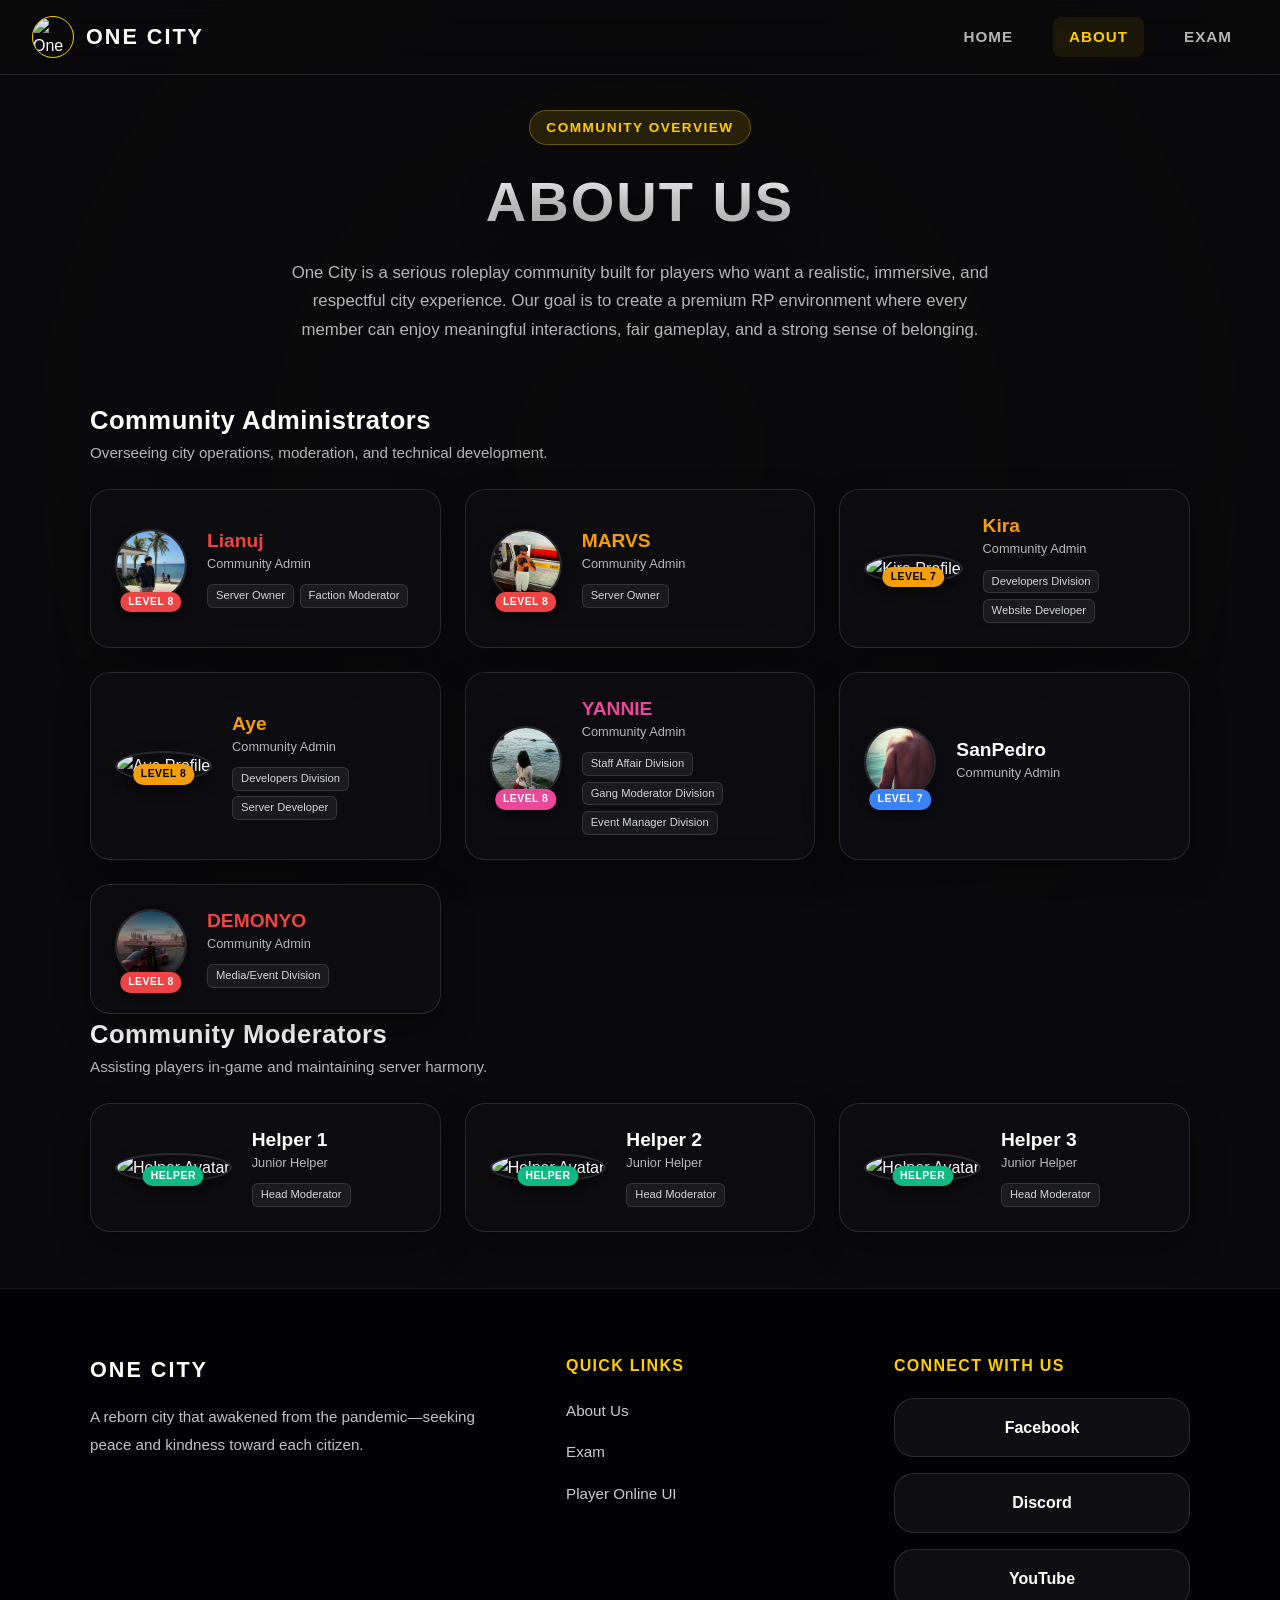
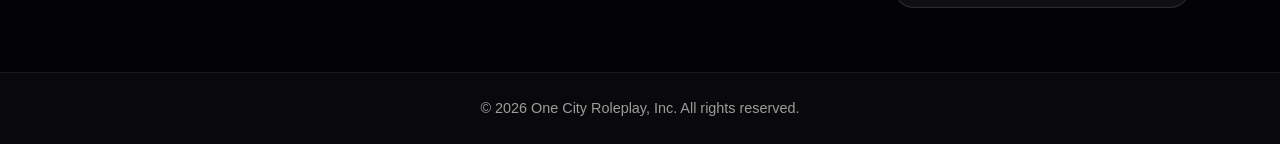
==== commit d7038ac6: "Add MARVS profile card and remove duplicate entry" ====
--- a/about.html
+++ b/about.html
@@ -91,6 +91,20 @@
             </div>
           </div>
 
+          <div class="profile-card">
+            <div class="avatar-wrapper">
+              <img src="image/profiles/MARVS.jpg" alt="MARVS Profile" class="avatar-img" />
+              <span class="level-badge level-red">Level 8</span>
+            </div>
+            <div class="profile-details">
+              <h3 class="user-name text-yellow">MARVS</h3>
+              <span class="user-rank">Community Admin</span>
+              <div class="tags-container">
+                <span class="role-tag">Server Owner</span>
+              </div>
+            </div>
+          </div>
+
           <!-- Admin 2 -->
           <div class="profile-card">
             <div class="avatar-wrapper">
@@ -168,19 +182,7 @@
           </div>
 
           <!-- Admin 6 -->
-          <div class="profile-card">
-            <div class="avatar-wrapper">
-              <img src="image/profiles/MARVS.jpg" alt="MARVS Profile" class="avatar-img" />
-              <span class="level-badge level-red">Level 8</span>
-            </div>
-            <div class="profile-details">
-              <h3 class="user-name text-yellow">MARVS</h3>
-              <span class="user-rank">Community Admin</span>
-              <div class="tags-container">
-                <span class="role-tag">Server Owner</span>
-              </div>
-            </div>
-          </div>
+          
 
         </div>
       </div>
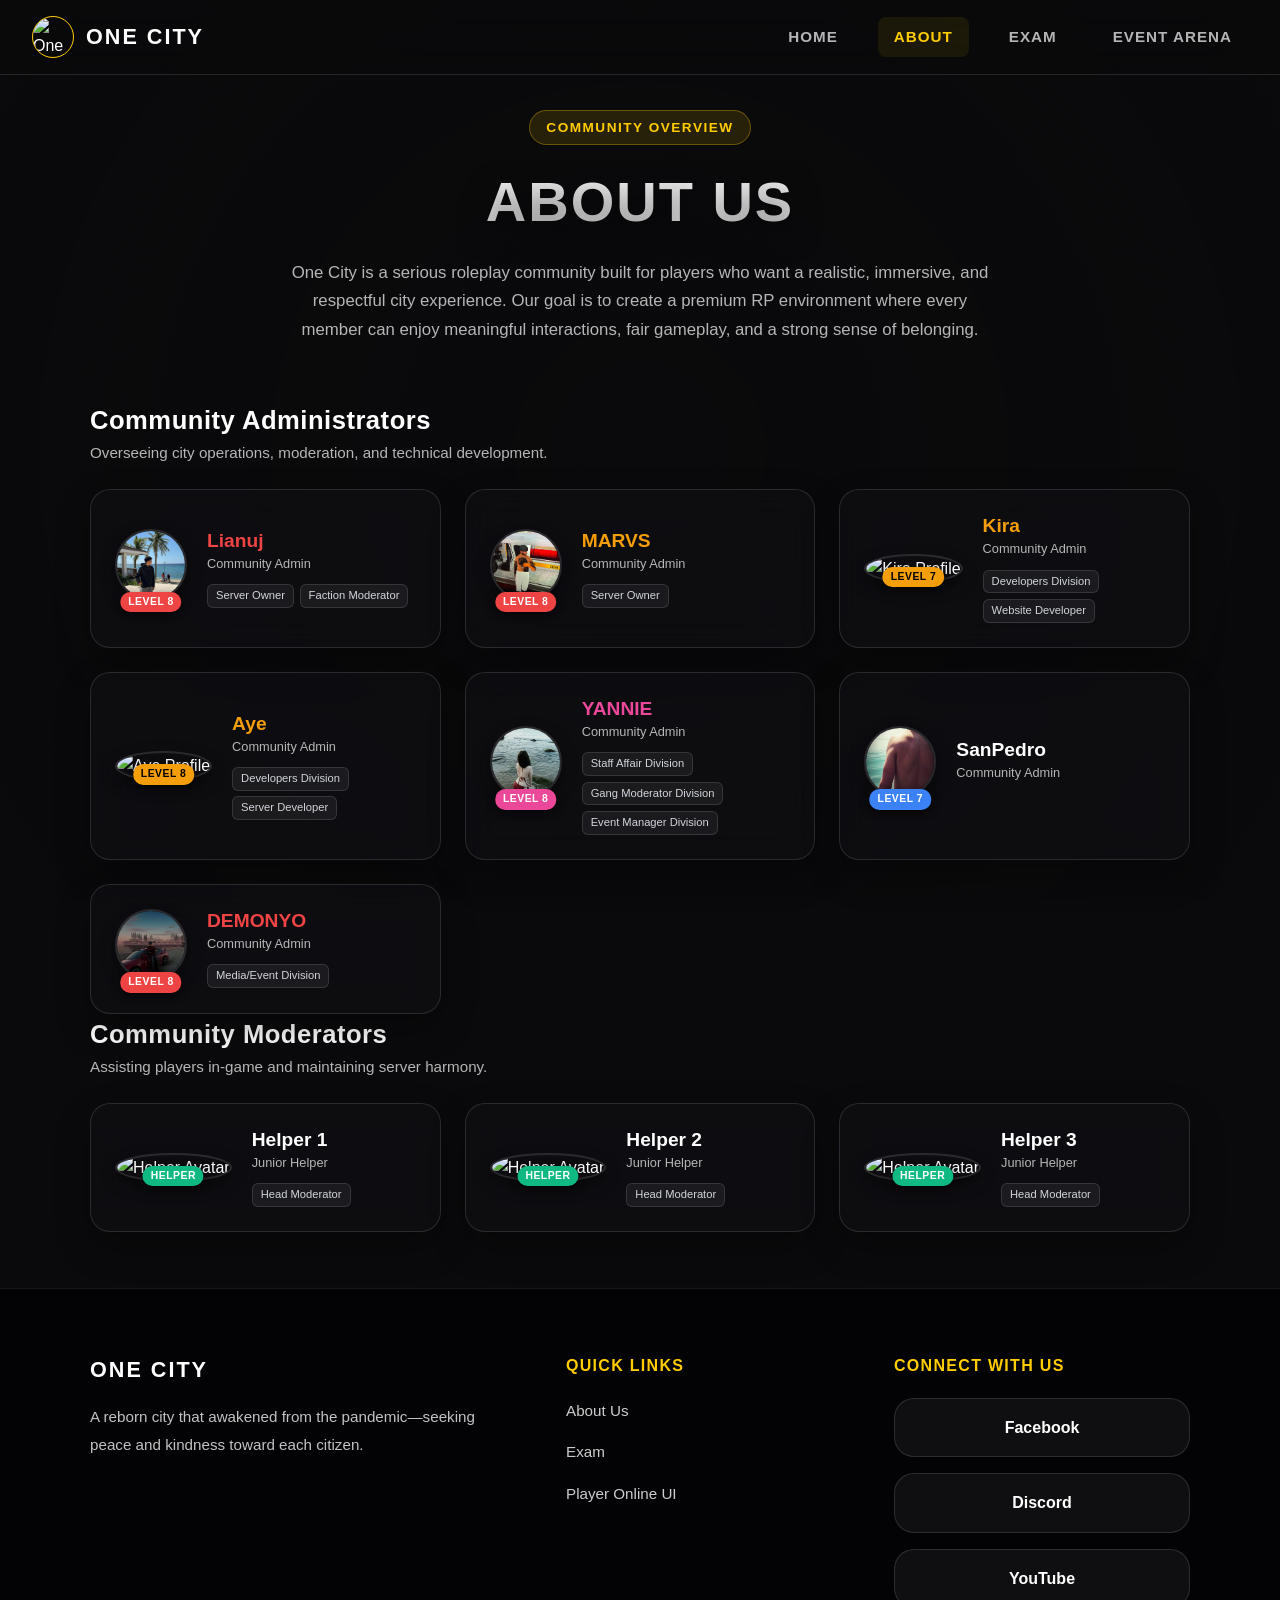
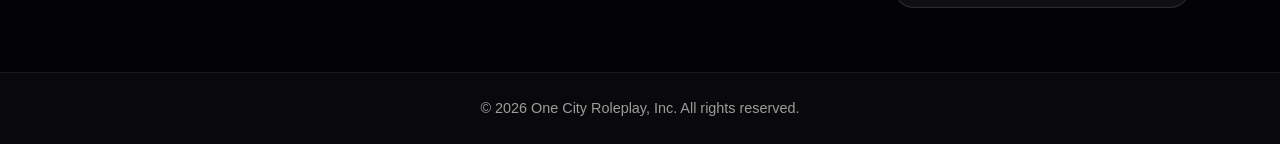
==== commit d13e93d4: "Update about.html" ====
--- a/about.html
+++ b/about.html
@@ -46,6 +46,7 @@
       <a href="index.html" class="nav-link">Home</a>
       <a href="about.html" class="nav-link active">About</a>
       <a href="exam.html" class="nav-link">Exam</a>
+        <a href="event.html" class="nav-link">Event Arena</a>
     </nav>
   </header>
 
